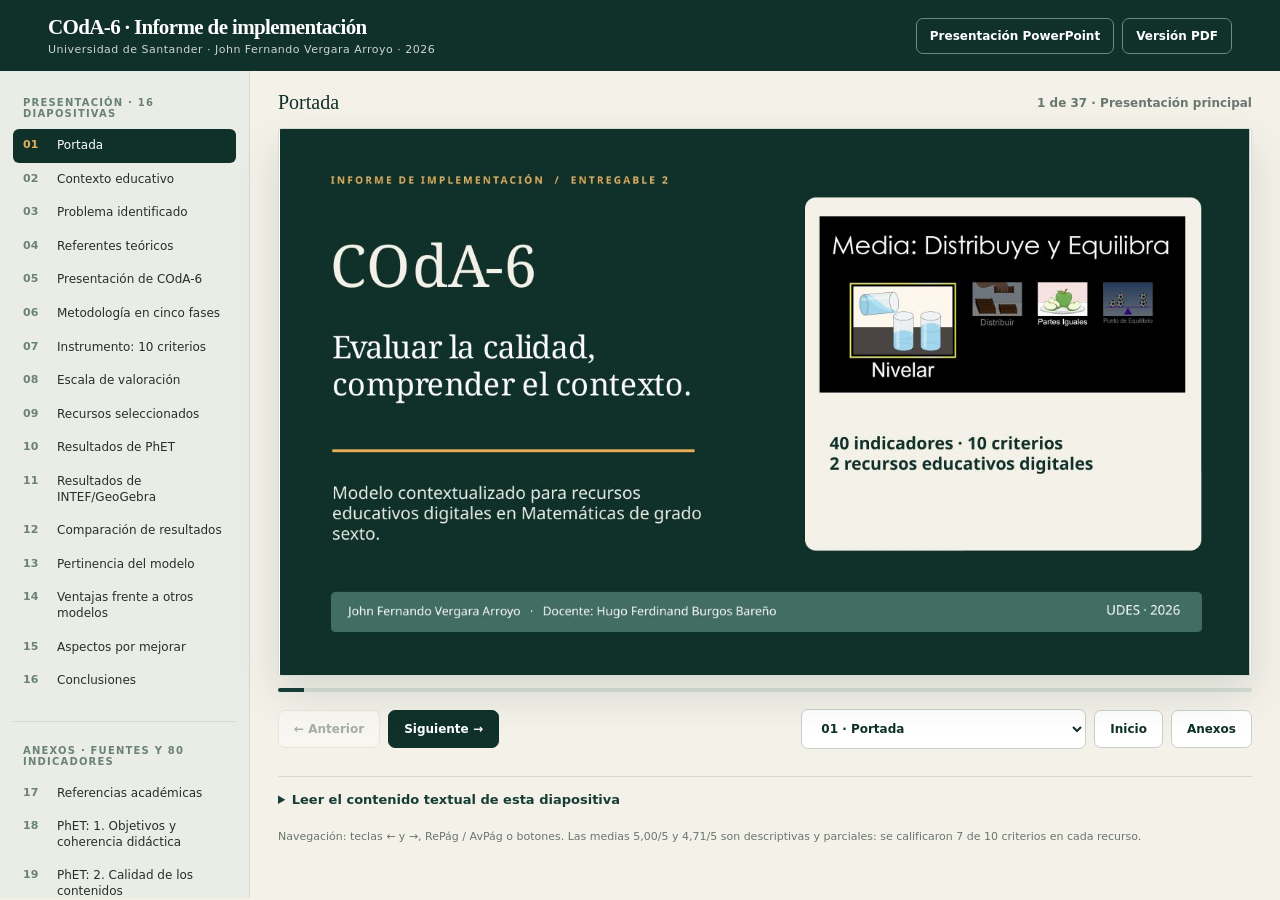
==== presentacion-coda6.html @ a46e2176 "Integrar presentacion COdA-6 aprobada con 37 diapositivas y anexos" ====
<!doctype html><html lang="es"><head><meta charset="UTF-8"><meta name="viewport" content="width=device-width,initial-scale=1"><meta name="author" content="John Fernando Vergara Arroyo"><meta name="description" content="Presentación académica COdA-6: implementación de un modelo rediseñado de evaluación de RED, con resultados de PhET e INTEF/GeoGebra."><title>COdA-6 · Informe de implementación · UDES</title><style>
:root{--forest:#173e36;--deep:#103129;--amber:#e8ad58;--paper:#f4f1e9;--ink:#262f2d;--mute:#687770;--line:#d6d9cf;--sage:#6a8179;--pale:#e9ede5}
*{box-sizing:border-box}
html{font-family:system-ui,-apple-system,'Segoe UI',Arial,sans-serif;background:var(--paper);color:var(--ink)}
body{margin:0;min-height:100vh}
button,select,a{font:inherit}
button:focus-visible,select:focus-visible,a:focus-visible,summary:focus-visible{outline:3px solid var(--amber);outline-offset:3px}
.header{display:flex;gap:18px;align-items:center;justify-content:space-between;padding:15px min(4vw,48px);background:var(--deep);color:white;flex-wrap:wrap}
.header strong{font:600 21px Georgia,serif;letter-spacing:-.03em}.header small{display:block;font-size:11px;color:#ccd6ce;margin-top:3px;letter-spacing:.045em}
.head-actions{display:flex;gap:8px;flex-wrap:wrap}
.head-actions a{text-decoration:none;color:white;border:1px solid #6d8b7b;padding:10px 13px;border-radius:7px;font-size:12px;font-weight:650}
.head-actions a:hover{background:#315448}
.shell{display:grid;grid-template-columns:250px minmax(0,1fr);min-height:calc(100vh - 73px)}
.aside{background:#e9ede5;border-right:1px solid var(--line);padding:20px 13px 32px;max-height:calc(100vh - 73px);overflow:auto;position:sticky;top:0}
.aside .sub{color:var(--sage);font-size:10px;letter-spacing:.12em;text-transform:uppercase;font-weight:800;padding:0 10px;margin:6px 0 10px}
.aside button{display:flex;text-align:left;gap:9px;width:100%;border:0;background:transparent;color:var(--ink);padding:9px 10px;border-radius:6px;font-size:12px;line-height:1.3;cursor:pointer}
.aside button .n{font-size:11px;color:var(--sage);font-weight:700;min-width:25px}.aside button.active{background:var(--deep);color:#fff}.aside button.active .n{color:var(--amber)}
.aside button:hover:not(.active){background:#d8e0d5}
.aside .annex{margin-top:23px;border-top:1px solid var(--line);padding-top:17px}
.stage{display:flex;flex-direction:column;align-items:center;padding:18px 28px 40px;min-width:0}
.toolbar{display:flex;align-items:center;justify-content:space-between;width:min(1180px,100%);gap:18px;margin:2px 0 14px;flex-wrap:wrap}
.section-title{font-family:Georgia,serif;font-size:20px;font-weight:500;color:var(--deep)}
.slide-index{font-size:12px;color:var(--mute);font-weight:650}
.frame{width:min(1180px,100%);background:white;aspect-ratio:16/9;box-shadow:0 18px 44px #173e3622;position:relative;overflow:hidden;border-radius:3px;border:1px solid #d4dbd0}
.frame img{display:block;width:100%;height:100%;object-fit:contain}
.frame .fallback{padding:30px;color:var(--ink)}
.progress{width:min(1180px,100%);height:4px;background:#d8ded5;margin-top:12px;overflow:hidden;border-radius:20px}.progress>div{height:100%;background:var(--forest);transition:width .12s}
.controls{display:flex;justify-content:space-between;gap:14px;align-items:center;width:min(1180px,100%);margin:17px 0}
.controls .group{display:flex;gap:8px;align-items:center;flex-wrap:wrap}
.controls button,.controls select{border:1px solid #c8d1c7;padding:11px 15px;background:white;border-radius:7px;color:var(--deep);cursor:pointer;font-size:12px;font-weight:700}
.controls button.primary{background:var(--deep);color:white;border-color:var(--deep)}
.controls button:hover:not(:disabled){border-color:var(--forest)}.controls button:disabled{opacity:.35;cursor:not-allowed}
.controls select{max-width:285px}
.transcript{width:min(1180px,100%);margin-top:10px;border-top:1px solid var(--line);color:var(--ink)}
.transcript summary{padding:15px 0;cursor:pointer;font-size:13px;font-weight:750;color:var(--forest)}
.transcript .text{white-space:pre-wrap;padding:8px 16px 18px;background:#fff;border:1px solid var(--line);border-radius:6px;font-size:13px;line-height:1.7;max-height:440px;overflow:auto}
.note{width:min(1180px,100%);font-size:11px;color:var(--mute);line-height:1.6;margin-top:6px}
.skip{position:absolute;top:-90px;left:8px;background:#fff;padding:10px;z-index:10}.skip:focus{top:8px}
@media(max-width:900px){.shell{display:block}.aside{position:static;max-height:175px;display:flex;flex-wrap:wrap;overflow:auto;padding:12px}.aside .sub,.aside .annex .sub{display:none}.aside .annex{display:contents}.aside button{width:auto;min-width:58px}.aside button span:not(.n){display:none}.stage{padding:14px 12px 26px}.header{padding:13px 15px}.controls{gap:8px}.controls select{max-width:150px}}
@media print{.header,.aside,.controls,.progress,.transcript,.note,.toolbar{display:none}.shell{display:block}.stage{padding:0}.frame{width:100%;border:0;box-shadow:none}body{background:white}}
</style></head><body>
<a href="#slide-frame" class="skip">Saltar a la presentación</a>
<header class="header"><div><strong>COdA-6 · Informe de implementación</strong><small>Universidad de Santander · John Fernando Vergara Arroyo · 2026</small></div><nav class="head-actions" aria-label="Archivos descargables"><a href="COdA6_Informe_Implementacion_UDES.pptx" download>Presentación PowerPoint</a><a href="COdA6_Informe_Implementacion_UDES.pdf" download>Versión PDF</a></nav></header>
<div class="shell"><aside class="aside" aria-label="Navegación por diapositivas"><div class="sub">Presentación · 16 diapositivas</div><div id="main-nav"></div><div class="annex" id="annex-section"><div class="sub">Anexos · fuentes y 80 indicadores</div><div id="annex-nav"></div></div></aside>
<main class="stage"><div class="toolbar"><div class="section-title" id="subtitle">Portada</div><div class="slide-index" id="page-number" aria-live="polite">1 de 37</div></div>
<div class="frame" id="slide-frame" tabindex="-1"><img id="slide-img" src="" alt="Diapositiva de la presentación COdA-6"></div>
<div class="progress" aria-hidden="true"><div id="progress-fill"></div></div>
<div class="controls"><div class="group"><button type="button" id="back">← Anterior</button><button type="button" id="next" class="primary">Siguiente →</button></div><div class="group"><select aria-label="Elegir diapositiva" id="slide-choice"></select><button type="button" id="jump-main">Inicio</button><button type="button" id="jump-annex">Anexos</button></div></div>
<details class="transcript"><summary>Leer el contenido textual de esta diapositiva</summary><div class="text" id="transcript-text"></div></details>
<p class="note">Navegación: teclas ← y →, RePág / AvPág o botones. Las medias 5,00/5 y 4,71/5 son descriptivas y parciales: se calificaron 7 de 10 criterios en cada recurso.</p>
</main></div><script>
const slides=[{"title": "Portada", "transcript": "INFORME DE IMPLEMENTACIÓN  /  ENTREGABLE 2\nCOdA-6\nEvaluar la calidad,\ncomprender el contexto.\nModelo contextualizado para recursos educativos digitales en Matemáticas de grado sexto.\n40 indicadores · 10 criterios\n2 recursos educativos digitales\nJohn Fernando Vergara Arroyo   ·   Docente: Hugo Ferdinand Burgos Bareño\nUDES · 2026", "src": "assets/coda6/diapositiva-01.jpg"}, {"title": "Contexto educativo", "transcript": "01 / CONTEXTO\nLa evaluación empieza en el aula.\nLas condiciones reales de enseñanza orientan el rediseño.\n6.º\nMatemáticas · Estadística\n20\ncomputadores con conectividad\nrecursos sobre media aritmética\nPregunta orientadora: ¿el recurso es matemáticamente adecuado, utilizable y pertinente para los estudiantes?", "src": "assets/coda6/diapositiva-02.jpg"}, {"title": "Problema identificado", "transcript": "02 / PROBLEMA\nUn modelo general no siempre basta.\nLa revisión inicial mostró aspectos que requieren indicadores más precisos.\n01\nEspecificidad matemática\nValorar interpretación de datos, representaciones y comprensión de la media.\n02\nEvidencia desigual\nDistinguir cumplimiento, incumplimiento y características no verificadas.\nCondiciones técnicas\nExaminar accesibilidad, uso e integración sin suponer resultados.\nLa finalidad del rediseño es orientar decisiones docentes, no producir una cifra aislada.", "src": "assets/coda6/diapositiva-03.jpg"}, {"title": "Referentes teóricos", "transcript": "03 / REFERENTES\nTres modelos, aportes complementarios.\nCOdA es la base de adaptación; LORI y UNE 71362 aportan perspectivas de contraste.\n01\nCOdA\n10 criterios: 5 didácticos y 5 tecnológicos. Equilibrio entre aprendizaje y funcionamiento.\n02\nLORI\n9 criterios: valoración general de calidad, alineación, retroalimentación y usabilidad.\n03\nUNE 71362\n15 criterios e indicadores detallados: calidad didáctica, tecnológica y accesibilidad.", "src": "assets/coda6/diapositiva-04.jpg"}, {"title": "Presentación de COdA-6", "transcript": "04 / PROPUESTA\nCOdA-6 conserva la estructura y adapta la mirada.\nUn mismo marco de calidad, con indicadores observables para grado sexto.\nDIMENSIÓN DIDÁCTICA\nObjetivos · contenidos\nReflexión · interacción\nMotivación\nDIMENSIÓN TECNOLÓGICA\nFormato · usabilidad\nAccesibilidad · reusabilidad\nInteroperabilidad\n40\nINDICADORES", "src": "assets/coda6/diapositiva-05.jpg"}, {"title": "Metodología en cinco fases", "transcript": "05 / METODOLOGÍA\nCinco fases, una trazabilidad.\nDel análisis del modelo de referencia a la interpretación crítica de los resultados.\n01\nRevisión\nCOdA original y resultados previos\n02\nContextualización\nIndicadores para sexto y Estadística\n03\nConstrucción\nMatriz y escala de valoración\n04\nAplicación\nPhET e INTEF/GeoGebra\n05\nInterpretación\nFortalezas, límites y mejoras", "src": "assets/coda6/diapositiva-06.jpg"}, {"title": "Instrumento: 10 criterios", "transcript": "06 / INSTRUMENTO\nDiez criterios, cuarenta decisiones observables.\nCada criterio tiene cuatro indicadores registrados con evidencia y valoración.\n01\nObjetivos y coherencia didáctica\n02\nCalidad de los contenidos\n03\nReflexión, crítica e innovación\n04\nInteractividad y adaptabilidad\n05\nMotivación\n06\nFormato y diseño\nUsabilidad\n08\nAccesibilidad\n09\nReusabilidad\n10\nInteroperabilidad\n20 indicadores didácticos   +   20 indicadores tecnológicos", "src": "assets/coda6/diapositiva-07.jpg"}, {"title": "Escala de valoración", "transcript": "07 / MÉTRICA\nLa puntuación debe poder explicarse.\nCuatro indicadores binarios por criterio; NV y NA se registran por separado.\n1\n0 de 4 cumplen\n2\n1 de 4 cumplen\n3\n2 de 4 cumplen\n4\n3 de 4 cumplen\n5\n4 de 4 cumplen\nNV · No verificado\nSin evidencia suficiente: no se asigna nota al criterio.\nNA · No aplica\nSolo para el criterio completo, con justificación.\nPuntuación = 1 + indicadores cumplidos (si los 4 fueron verificados).", "src": "assets/coda6/diapositiva-08.jpg"}, {"title": "Recursos seleccionados", "transcript": "08 / RECURSOS\nDos experiencias para estudiar la media.\nRepresentaciones complementarias de un mismo concepto estadístico.\nPhET · Media: Distribuye y Equilibra\nReparto equitativo, nivelación y equilibrio.\nINTEF / GeoGebra\nExplorando la media aritmética\nFrecuencias, barras y variación del promedio.", "src": "assets/coda6/diapositiva-09.jpg"}, {"title": "Resultados de PhET", "transcript": "09 / APLICACIÓN · RECURSO 1\nPhET: fortaleza didáctica documentada.\nSiete criterios puntuados y tres pendientes de pruebas técnicas.\n5,00/5\nMedia descriptiva parcial\n7 / 10\nCriterios puntuados\n3 sin nota (NV)\nLos valores no miden resultados de aprendizaje de estudiantes.", "src": "assets/coda6/diapositiva-10.jpg"}, {"title": "Resultados de INTEF/GeoGebra", "transcript": "10 / APLICACIÓN · RECURSO 2\nINTEF/GeoGebra: precisión y mediación docente.\nLa calidad matemática convive con limitaciones visuales y organizativas.\n4,71/5\nMedia descriptiva parcial\n7 / 10\nCriterios puntuados\n3 sin nota (NV)\nAspectos favorables\nPrecisión conceptual e interacción con frecuencias.\nAspecto a mejorar\nPosible solapamiento de controles.", "src": "assets/coda6/diapositiva-11.jpg"}, {"title": "Comparación de resultados", "transcript": "11 / RESULTADOS\nLa comparación es provisional, no concluyente.\nSolo se contrastan criterios puntuados en ambos RED; los técnicos pendientes no se imputan como cero.\n1. Objetivos\n5\n5\n2. Contenidos\n5\n5\n3. Reflexión\n5\n5\n4. Interacción\n5\n5\n5. Motivación\n5\n4\n6. Diseño\n5\n4\n9. Reusabilidad\n5\n5\nCOBERTURA\n7/10\nAmbos recursos\nPhET\nINTEF/GeoGebra\nNV: usabilidad, accesibilidad e interoperabilidad.", "src": "assets/coda6/diapositiva-12.jpg"}, {"title": "Pertinencia del modelo", "transcript": "12 / PREGUNTA UDES 1\n¿De qué manera permite evaluar adecuadamente?\nCOdA-6 articula indicador, prueba y decisión docente.\n01\nINDICADOR\nCondición concreta y contextualizada\n02\nEVIDENCIA\nObservación o fuente identificable\n03\nVALORACIÓN\n1, 0, NV o NA, según corresponda\n04\nDECISIÓN\nSeleccionar, complementar o verificar\nAporta trazabilidad; aún no prueba validez estadística ni eficacia sobre el aprendizaje.", "src": "assets/coda6/diapositiva-13.jpg"}, {"title": "Ventajas frente a otros modelos", "transcript": "13 / PREGUNTA UDES 2\n¿Qué ventajas ofrece frente a otros modelos?\nVentajas de contextualización y registro, no afirmaciones de superioridad validada.\nFrente a LORI\nCuatro indicadores verificables por criterio; justificación explícita.\nFrente a UNE 71362\nEstructura más delimitada para la revisión docente, con menor profundidad técnica.\nAporte propio\nDiferencia NV de incumplimiento; enfoca las representaciones estadísticas.\nEstas ventajas no equivalen a una mayor fiabilidad demostrada.", "src": "assets/coda6/diapositiva-14.jpg"}, {"title": "Aspectos por mejorar", "transcript": "14 / PREGUNTA UDES 3\n¿Qué debe mejorar el modelo rediseñado?\nLa aplicación revela límites técnicos, pedagógicos y comunicacionales.\n01\nTécnico\nProbar teclado, ampliación, lectores de pantalla, controles y dos navegadores.\n02\nPedagógico\nReducir el posible efecto techo y diferenciar propiedades del RED de mediación docente.\n03\nComunicacional\nAñadir ejemplos de evidencia, reglas claras para NV/NA y síntesis visual de resultados.", "src": "assets/coda6/diapositiva-15.jpg"}, {"title": "Conclusiones", "transcript": "15 / CIERRE Y PROYECCIÓN\nLa evaluación no termina en la puntuación.\n01\nCOdA-6 documenta fortalezas de ambos RED.\n02\nTres criterios técnicos siguen sin puntuación en cada recurso.\n03\nLas valoraciones altas sugieren revisar la capacidad discriminativa de la escala.\nReferencias completas y registros de los 80 indicadores: anexos de esta presentación.\nJohn Fernando Vergara Arroyo · Especialización en Aplicación de TIC para la Enseñanza", "src": "assets/coda6/diapositiva-16.jpg"}, {"title": "Referencias académicas", "transcript": "ANEXO / FUENTES\nReferencias académicas\nSelección bibliográfica que fundamenta el modelo y el análisis de resultados.\nAdame Rodríguez, S. I. (2015). Instrumento para evaluar recursos educativos digitales, LORI-AD. https://doi.org/10.13140/RG.2.1.4020.0164\nFernández-Pampillón Cesteros, A. M. (2017). Calidad de los materiales educativos digitales. Revista AENOR, (329), 44–47. https://revaenor.aenor.com/revista/pdf/sep17/44sep17.pdf\nFernández-Pampillón Cesteros, A. M., Domínguez Romero, E., & de Armas Ranero, I. (2012). Herramienta de evaluación de la calidad de objetos de aprendizaje (herramienta COdA): Guía para la producción y evaluación de materiales didácticos digitales (versión 1.1). Universidad Complutense de Madrid. https://eprints.ucm.es/12533/1/COdAv1_1_07jul2012.pdf\nPrieto Taborda, M. A., Bermón Angarita, L., & Ramírez Castañeda, L. A. (2019). Diseño, desarrollo y evaluación de un recurso educativo digital para la introducción a la Administración de Sistemas Informáticos. Revista Virtual Universidad Católica del Norte, (56), 31–51. https://revistavirtual.ucn.edu.co/index.php/RevistaUCN/article/view/1036\nTabares Morales, V., Duque Méndez, N. D., & Ovalle Carranza, D. A. (2017). Modelo por capas para evaluación de la calidad de objetos de aprendizaje en repositorios. Revista Electrónica de Investigación Educativa, 19(3), 33–50. https://doi.org/10.24320/redie.2017.19.3.1128", "src": "assets/coda6/diapositiva-17.jpg"}, {"title": "PhET: 1. Objetivos y coherencia didáctica", "transcript": "ANEXO / REGISTRO 1 · CRITERIO 1\n1. Objetivos y coherencia didáctica\nPhET: Media: Distribuye y Equilibra  ·  Valoración documental\nID\nINDICADOR CONTEXTUALIZADO\nREG.\nEVIDENCIA / OBSERVACIÓN\n1.1.\nEl recurso o su documentación oficial identifica objetivos de aprendizaje relacionados con la media aritmética.\n1\nObjetivos de media documentados en ficha y actividad docente [F5].\n1.2.\nLas actividades propuestas guardan correspondencia con los objetivos de aprendizaje declarados.\n1\nCuatro pantallas vinculadas con reparto y equilibrio [F1].\n1.3.\nLa complejidad de las actividades es adecuada para estudiantes de grado sexto o permite su adaptación a este nivel.\n1\nAdecuación curricular de sexto documentada en actividades [F5].\n1.4.\nEl recurso o su guía oficial proporciona orientaciones para desarrollar las actividades de acuerdo con los objetivos previstos.\n1\nGuía docente publicada con objetivos y orientaciones [F5].\nRESULTADO: 5/5     ·     Cumple: 4/4     ·     No cumple: 0/4     ·     NV: 0/4", "src": "assets/coda6/diapositiva-18.jpg"}, {"title": "PhET: 2. Calidad de los contenidos", "transcript": "ANEXO / REGISTRO 1 · CRITERIO 2\n2. Calidad de los contenidos\nPhET: Media: Distribuye y Equilibra  ·  Valoración documental\nID\nINDICADOR CONTEXTUALIZADO\nREG.\nEVIDENCIA / OBSERVACIÓN\n2.1.\nLos procedimientos y resultados relacionados con la media aritmética son matemáticamente correctos.\n1\nModelo técnico: medias enteras, fraccionarias y decimales [F1].\n2.2.\nLas representaciones de cantidades y conjuntos de datos corresponden correctamente con los valores utilizados.\n1\nConservación de sumas en ambas representaciones [F1].\n2.3.\nLos conceptos y términos matemáticos se presentan mediante un lenguaje comprensible para estudiantes de grado sexto.\n1\nEjemplos concretos y versión en español [F2, F6].\n2.4.\nLa información se organiza de manera coherente y permite reconocer las ideas matemáticas fundamentales.\n1\nSecuencia conceptual en cuatro escenarios [F1].\nRESULTADO: 5/5     ·     Cumple: 4/4     ·     No cumple: 0/4     ·     NV: 0/4", "src": "assets/coda6/diapositiva-19.jpg"}, {"title": "PhET: 3. Reflexión, crítica e innovación", "transcript": "ANEXO / REGISTRO 1 · CRITERIO 3\n3. Reflexión, crítica e innovación\nPhET: Media: Distribuye y Equilibra  ·  Valoración documental\nID\nINDICADOR CONTEXTUALIZADO\nREG.\nEVIDENCIA / OBSERVACIÓN\n3.1.\nLas actividades permiten formular predicciones antes de observar o calcular resultados.\n1\nOpciones para predecir la media y el equilibrio [F2].\n3.2.\nEl recurso permite comparar diferentes conjuntos de datos o situaciones matemáticas.\n1\nValores y conjuntos de datos modificables [F1].\n3.3.\nLas actividades o la guía oficial promueven la explicación de los cambios que experimenta la media aritmética cuando se modifican los datos.\n1\nActividad docente solicita explicar predicciones [F5].\n3.4.\nEl recurso ofrece oportunidades para explorar procedimientos alternativos, formular conjeturas o comprobar relaciones matemáticas.\n1\nPermite formular y contrastar hipótesis de reparto [F1].\nRESULTADO: 5/5     ·     Cumple: 4/4     ·     No cumple: 0/4     ·     NV: 0/4", "src": "assets/coda6/diapositiva-20.jpg"}, {"title": "PhET: 4. Interactividad y adaptabilidad", "transcript": "ANEXO / REGISTRO 1 · CRITERIO 4\n4. Interactividad y adaptabilidad\nPhET: Media: Distribuye y Equilibra  ·  Valoración documental\nID\nINDICADOR CONTEXTUALIZADO\nREG.\nEVIDENCIA / OBSERVACIÓN\n4.1.\nEl estudiante puede modificar cantidades, valores o elementos que intervienen en las actividades.\n1\nPuede modificar agua, chocolates, manzanas y balones [F1].\n4.2.\nLas modificaciones realizadas generan respuestas o representaciones observables que permiten contrastar los resultados.\n1\nLas representaciones se actualizan según los datos [F1].\n4.3.\nEl recurso ofrece diferentes situaciones, configuraciones o actividades que pueden seleccionarse según las necesidades de aprendizaje.\n1\nOfrece cuatro escenarios seleccionables [F1, F2].\n4.4.\nEl estudiante puede controlar el ritmo de exploración y repetir las experiencias para comprobar sus hipótesis.\n1\nRepetición y reinicio previstos en la interfaz [F2].\nRESULTADO: 5/5     ·     Cumple: 4/4     ·     No cumple: 0/4     ·     NV: 0/4", "src": "assets/coda6/diapositiva-21.jpg"}, {"title": "PhET: 5. Motivación", "transcript": "ANEXO / REGISTRO 1 · CRITERIO 5\n5. Motivación\nPhET: Media: Distribuye y Equilibra  ·  Valoración documental\nID\nINDICADOR CONTEXTUALIZADO\nREG.\nEVIDENCIA / OBSERVACIÓN\n5.1.\nLas actividades incorporan situaciones o representaciones relacionadas con experiencias comprensibles para los estudiantes.\n1\nEscenarios cercanos: agua, alimentos y fútbol [F1].\n5.2.\nEl recurso plantea retos, preguntas o situaciones que invitan a explorar los conceptos matemáticos.\n1\nPreguntas de promedio y predicción integradas [F2].\n5.3.\nLos elementos visuales e interactivos contribuyen a mantener la atención en las actividades de aprendizaje.\n1\nRetroalimentación visual pertinente; motivación potencial [F1, F6].\n5.4.\nLa organización de las experiencias permite avanzar mediante tareas alcanzables y reconocer los resultados de las acciones realizadas.\n1\nAcciones sencillas y resultados visibles por escenario [F1].\nRESULTADO: 5/5     ·     Cumple: 4/4     ·     No cumple: 0/4     ·     NV: 0/4", "src": "assets/coda6/diapositiva-22.jpg"}, {"title": "PhET: 6. Formato y diseño", "transcript": "ANEXO / REGISTRO 1 · CRITERIO 6\n6. Formato y diseño\nPhET: Media: Distribuye y Equilibra  ·  Valoración documental\nID\nINDICADOR CONTEXTUALIZADO\nREG.\nEVIDENCIA / OBSERVACIÓN\n6.1.\nLos textos, números y símbolos matemáticos son legibles en las condiciones de visualización utilizadas para la evaluación.\n1\nTextos y cifras legibles en capturas consultadas [F6].\n6.2.\nLas gráficas, escalas, etiquetas y controles presentan una distribución visual que facilita su identificación.\n1\nControles, etiquetas y paneles bien diferenciados [F6].\n6.3.\nEl diseño mantiene una organización coherente de colores, tamaños y elementos de navegación.\n1\nBarra de navegación y controles coherentes [F2, F6].\n6.4.\nLas imágenes, animaciones y demás elementos multimedia contribuyen a la comprensión sin introducir distracciones innecesarias.\n1\nRepresentaciones vinculadas al contenido; sin distracciones visibles [F6].\nRESULTADO: 5/5     ·     Cumple: 4/4     ·     No cumple: 0/4     ·     NV: 0/4", "src": "assets/coda6/diapositiva-23.jpg"}, {"title": "PhET: 7. Usabilidad", "transcript": "ANEXO / REGISTRO 1 · CRITERIO 7\n7. Usabilidad\nPhET: Media: Distribuye y Equilibra  ·  Valoración documental\nID\nINDICADOR CONTEXTUALIZADO\nREG.\nEVIDENCIA / OBSERVACIÓN\n7.1.\nEl usuario puede identificar cómo iniciar las actividades sin instrucciones externas complejas.\n1\nPantalla inicial con cuatro entornos identificables [F2].\n7.2.\nLos controles presentan un funcionamiento comprensible y predecible durante la interacción.\n1\nAcciones y respuestas descritas en modelo e interfaz [F1, F2].\n7.3.\nEl recurso permite repetir o reiniciar las actividades mediante procedimientos claros y funcionales.\n1\nSe documenta «Reset All» para reiniciar [F2].\n7.4.\nLos botones, enlaces y controles necesarios para desarrollar las actividades funcionan correctamente durante las pruebas realizadas.\nNV\nSin prueba directa de funcionamiento de botones y enlaces.\nRESULTADO: NV · criterio sin puntuación     ·     Cumple: 3/4     ·     No cumple: 0/4     ·     NV: 1/4", "src": "assets/coda6/diapositiva-24.jpg"}, {"title": "PhET: 8. Accesibilidad", "transcript": "ANEXO / REGISTRO 1 · CRITERIO 8\n8. Accesibilidad\nPhET: Media: Distribuye y Equilibra  ·  Valoración documental\nID\nINDICADOR CONTEXTUALIZADO\nREG.\nEVIDENCIA / OBSERVACIÓN\n8.1.\nLas funciones esenciales del recurso pueden utilizarse mediante el teclado, sin depender exclusivamente del ratón.\n1\nSe documentan entrada alternativa y atajos [F2, F3].\n8.2.\nLos contenidos mantienen su legibilidad cuando se amplía la visualización y presentan contraste suficiente entre sus elementos.\nNV\nPan y zoom declarados; faltan prueba de legibilidad y contraste.\n8.3.\nLa información matemática no depende exclusivamente del color para comunicar diferencias o resultados.\n1\nValores representados por números, posiciones y cantidades [F1, F6].\n8.4.\nLos elementos visuales esenciales cuentan con alternativas textuales o información equivalente utilizable mediante tecnologías de apoyo.\nNV\nHay descripciones accesibles, pero falta prueba completa con lector [F3].\nRESULTADO: NV · criterio sin puntuación     ·     Cumple: 2/4     ·     No cumple: 0/4     ·     NV: 2/4", "src": "assets/coda6/diapositiva-25.jpg"}, {"title": "PhET: 9. Reusabilidad", "transcript": "ANEXO / REGISTRO 1 · CRITERIO 9\n9. Reusabilidad\nPhET: Media: Distribuye y Equilibra  ·  Valoración documental\nID\nINDICADOR CONTEXTUALIZADO\nREG.\nEVIDENCIA / OBSERVACIÓN\n9.1.\nEl recurso puede utilizarse como una actividad autónoma dentro de una secuencia de aprendizaje.\n1\nPantallas utilizables de manera autónoma [F1, F2].\n9.2.\nEl recurso permite su aprovechamiento en diferentes modalidades de enseñanza, como actividades presenciales, virtuales o de refuerzo.\n1\nUso educativo no comercial permitido; recursos web [F4].\n9.3.\nLas actividades pueden reutilizarse con diferentes conjuntos de datos, situaciones o propósitos relacionados con el aprendizaje matemático.\n1\nPermite cambiar datos y reutilizar escenarios [F1].\n9.4.\nEl recurso presenta información sobre sus condiciones de uso o licenciamiento que permite determinar las posibilidades de reutilización.\n1\nCondiciones y atribución de uso publicadas por PhET [F4].\nRESULTADO: 5/5     ·     Cumple: 4/4     ·     No cumple: 0/4     ·     NV: 0/4", "src": "assets/coda6/diapositiva-26.jpg"}, {"title": "PhET: 10. Interoperabilidad", "transcript": "ANEXO / REGISTRO 1 · CRITERIO 10\n10. Interoperabilidad\nPhET: Media: Distribuye y Equilibra  ·  Valoración documental\nID\nINDICADOR CONTEXTUALIZADO\nREG.\nEVIDENCIA / OBSERVACIÓN\n10.1.\nEl recurso utiliza formatos tecnológicos de uso generalizado y no depende de complementos propietarios difíciles de obtener.\n1\nSimulación HTML5 de uso web generalizado [F7].\n10.2.\nEl recurso funciona correctamente en al menos dos navegadores web de uso común, bajo condiciones de prueba documentadas.\nNV\nNo se efectuó una prueba en dos navegadores distintos.\n10.3.\nEl recurso puede incorporarse a un entorno virtual de aprendizaje mediante un enlace funcional o un mecanismo de integración autorizado.\n1\nPhET dispone de enlace e instrucciones para incrustar [F4].\n10.4.\nEl recurso dispone de información técnica, metadatos o mecanismos de intercambio que facilitan su identificación y utilización en otros entornos digitales.\n1\nCódigo y documentación técnica disponibles [F1, F7].\nRESULTADO: NV · criterio sin puntuación     ·     Cumple: 3/4     ·     No cumple: 0/4     ·     NV: 1/4", "src": "assets/coda6/diapositiva-27.jpg"}, {"title": "INTEF/GeoGebra: 1. Objetivos y coherencia didáctica", "transcript": "ANEXO / REGISTRO 2 · CRITERIO 1\n1. Objetivos y coherencia didáctica\nINTEF/GeoGebra: Explorando la media aritmética  ·  Valoración documental\nID\nINDICADOR CONTEXTUALIZADO\nREG.\nEVIDENCIA / OBSERVACIÓN\n1.1.\nEl recurso o su documentación oficial identifica objetivos de aprendizaje relacionados con la media aritmética.\n1\nLa guía identifica la exploración de la media y la relación con las frecuencias [I1, I2].\n1.2.\nLas actividades propuestas guardan correspondencia con los objetivos de aprendizaje declarados.\n1\nManipular frecuencias y mostrar la media corresponde a lo descrito en la guía [I1, I3].\n1.3.\nLa complejidad de las actividades es adecuada para estudiantes de grado sexto o permite su adaptación a este nivel.\n1\nINTEF lo dirige a 6.º de Primaria y contempla también 5.º; es adaptable [I1].\n1.4.\nEl recurso o su guía oficial proporciona orientaciones para desarrollar las actividades de acuerdo con los objetivos previstos.\n1\nLa página «Propuestas de uso» orienta la exposición, debate y exploración [I2].\nRESULTADO: 5/5     ·     Cumple: 4/4     ·     No cumple: 0/4     ·     NV: 0/4", "src": "assets/coda6/diapositiva-28.jpg"}, {"title": "INTEF/GeoGebra: 2. Calidad de los contenidos", "transcript": "ANEXO / REGISTRO 2 · CRITERIO 2\n2. Calidad de los contenidos\nINTEF/GeoGebra: Explorando la media aritmética  ·  Valoración documental\nID\nINDICADOR CONTEXTUALIZADO\nREG.\nEVIDENCIA / OBSERVACIÓN\n2.1.\nLos procedimientos y resultados relacionados con la media aritmética son matemáticamente correctos.\n1\nEn la captura registrada: (9×1 + 10×4 + 11×9 + 12×16 + 13×11 + 14×8 + 15×1) / 50 = 12,2 [I7].\n2.2.\nLas representaciones de cantidades y conjuntos de datos corresponden correctamente con los valores utilizados.\n1\nLas alturas y etiquetas 1, 4, 9, 16, 11, 8, 1 coinciden con el gráfico [I7].\n2.3.\nLos conceptos y términos matemáticos se presentan mediante un lenguaje comprensible para estudiantes de grado sexto.\n1\nSe identifican «edad», «cantidad de niños», «frecuencias» y «media» [I3, I7].\n2.4.\nLa información se organiza de manera coherente y permite reconocer las ideas matemáticas fundamentales.\n1\nGráfico, ejes, casillas y lectura del promedio organizan la información [I1, I7].\nRESULTADO: 5/5     ·     Cumple: 4/4     ·     No cumple: 0/4     ·     NV: 0/4", "src": "assets/coda6/diapositiva-29.jpg"}, {"title": "INTEF/GeoGebra: 3. Reflexión, crítica e innovación", "transcript": "ANEXO / REGISTRO 2 · CRITERIO 3\n3. Reflexión, crítica e innovación\nINTEF/GeoGebra: Explorando la media aritmética  ·  Valoración documental\nID\nINDICADOR CONTEXTUALIZADO\nREG.\nEVIDENCIA / OBSERVACIÓN\n3.1.\nLas actividades permiten formular predicciones antes de observar o calcular resultados.\n1\nPuede ocultarse «Ver valor de la media» para anticiparlo antes de revelarlo [I3, I7].\n3.2.\nEl recurso permite comparar diferentes conjuntos de datos o situaciones matemáticas.\n1\nMover los puntos de frecuencia produce distintas distribuciones comparables [I3].\n3.3.\nLas actividades o la guía oficial promueven la explicación de los cambios que experimenta la media aritmética cuando se modifican los datos.\n1\nLa guía propone explicar cómo cambian los promedios al modificar datos [I2].\n3.4.\nEl recurso ofrece oportunidades para explorar procedimientos alternativos, formular conjeturas o comprobar relaciones matemáticas.\n1\nLa guía propone conjeturas y pequeñas investigaciones con diferentes frecuencias [I2].\nRESULTADO: 5/5     ·     Cumple: 4/4     ·     No cumple: 0/4     ·     NV: 0/4", "src": "assets/coda6/diapositiva-30.jpg"}, {"title": "INTEF/GeoGebra: 4. Interactividad y adaptabilidad", "transcript": "ANEXO / REGISTRO 2 · CRITERIO 4\n4. Interactividad y adaptabilidad\nINTEF/GeoGebra: Explorando la media aritmética  ·  Valoración documental\nID\nINDICADOR CONTEXTUALIZADO\nREG.\nEVIDENCIA / OBSERVACIÓN\n4.1.\nEl estudiante puede modificar cantidades, valores o elementos que intervienen en las actividades.\n1\nLos puntos rojos modifican las frecuencias absolutas de las barras [I3, I7].\n4.2.\nLas modificaciones realizadas generan respuestas o representaciones observables que permiten contrastar los resultados.\n1\nLos datos modificados alteran las barras y el valor de la media [I1, I2].\n4.3.\nEl recurso ofrece diferentes situaciones, configuraciones o actividades que pueden seleccionarse según las necesidades de aprendizaje.\n1\nLas configuraciones de frecuencias se eligen manipulando los controles [I3].\n4.4.\nEl estudiante puede controlar el ritmo de exploración y repetir las experiencias para comprobar sus hipótesis.\n1\nEl estudiante puede experimentar con controles y repetir configuraciones [I3, I7].\nRESULTADO: 5/5     ·     Cumple: 4/4     ·     No cumple: 0/4     ·     NV: 0/4", "src": "assets/coda6/diapositiva-31.jpg"}, {"title": "INTEF/GeoGebra: 5. Motivación", "transcript": "ANEXO / REGISTRO 2 · CRITERIO 5\n5. Motivación\nINTEF/GeoGebra: Explorando la media aritmética  ·  Valoración documental\nID\nINDICADOR CONTEXTUALIZADO\nREG.\nEVIDENCIA / OBSERVACIÓN\n5.1.\nLas actividades incorporan situaciones o representaciones relacionadas con experiencias comprensibles para los estudiantes.\n1\nEl contexto de edades de estudiantes resulta cercano a sexto grado [I1, I7].\n5.2.\nEl recurso plantea retos, preguntas o situaciones que invitan a explorar los conceptos matemáticos.\n1\nLa guía docente plantea preguntas abiertas para investigar el promedio [I2].\n5.3.\nLos elementos visuales e interactivos contribuyen a mantener la atención en las actividades de aprendizaje.\n1\nLa respuesta gráfica inmediata favorece la atención matemática potencial [I1, I7].\n5.4.\nLa organización de las experiencias permite avanzar mediante tareas alcanzables y reconocer los resultados de las acciones realizadas.\n0\nEl applet no organiza una secuencia de tareas progresivas con metas o hitos; la guía propone preguntas externas [I2, I3].\nRESULTADO: 4/5     ·     Cumple: 3/4     ·     No cumple: 1/4     ·     NV: 0/4", "src": "assets/coda6/diapositiva-32.jpg"}, {"title": "INTEF/GeoGebra: 6. Formato y diseño", "transcript": "ANEXO / REGISTRO 2 · CRITERIO 6\n6. Formato y diseño\nINTEF/GeoGebra: Explorando la media aritmética  ·  Valoración documental\nID\nINDICADOR CONTEXTUALIZADO\nREG.\nEVIDENCIA / OBSERVACIÓN\n6.1.\nLos textos, números y símbolos matemáticos son legibles en las condiciones de visualización utilizadas para la evaluación.\n1\nNúmeros, ejes y lectura de la media se distinguen en las capturas conservadas [I7].\n6.2.\nLas gráficas, escalas, etiquetas y controles presentan una distribución visual que facilita su identificación.\n0\nINTEF advierte que el gráfico puede crecer y solaparse con el texto de los controles [I4].\n6.3.\nEl diseño mantiene una organización coherente de colores, tamaños y elementos de navegación.\n1\nBarras, puntos de control y marcador de la media mantienen códigos visuales coherentes [I7].\n6.4.\nLas imágenes, animaciones y demás elementos multimedia contribuyen a la comprensión sin introducir distracciones innecesarias.\n1\nEl gráfico interactivo centra la atención en barras, frecuencias y media [I7].\nRESULTADO: 4/5     ·     Cumple: 3/4     ·     No cumple: 1/4     ·     NV: 0/4", "src": "assets/coda6/diapositiva-33.jpg"}, {"title": "INTEF/GeoGebra: 7. Usabilidad", "transcript": "ANEXO / REGISTRO 2 · CRITERIO 7\n7. Usabilidad\nINTEF/GeoGebra: Explorando la media aritmética  ·  Valoración documental\nID\nINDICADOR CONTEXTUALIZADO\nREG.\nEVIDENCIA / OBSERVACIÓN\n7.1.\nEl usuario puede identificar cómo iniciar las actividades sin instrucciones externas complejas.\n1\nEl applet muestra las opciones de «Ver frecuencias», «Ver controles» y «Ver valor de la media» [I3, I7].\n7.2.\nLos controles presentan un funcionamiento comprensible y predecible durante la interacción.\n1\nLas instrucciones de GeoGebra explican el efecto de cada casilla y punto rojo [I3].\n7.3.\nEl recurso permite repetir o reiniciar las actividades mediante procedimientos claros y funcionales.\nNV\nSe aprecia un icono de reinicio, pero no hay prueba funcional de restauración de estados [I7].\n7.4.\nLos botones, enlaces y controles necesarios para desarrollar las actividades funcionan correctamente durante las pruebas realizadas.\nNV\nNo se realizó una prueba en vivo de todos los botones, enlaces y controles del applet.\nRESULTADO: NV · criterio sin puntuación     ·     Cumple: 2/4     ·     No cumple: 0/4     ·     NV: 2/4", "src": "assets/coda6/diapositiva-34.jpg"}, {"title": "INTEF/GeoGebra: 8. Accesibilidad", "transcript": "ANEXO / REGISTRO 2 · CRITERIO 8\n8. Accesibilidad\nINTEF/GeoGebra: Explorando la media aritmética  ·  Valoración documental\nID\nINDICADOR CONTEXTUALIZADO\nREG.\nEVIDENCIA / OBSERVACIÓN\n8.1.\nLas funciones esenciales del recurso pueden utilizarse mediante el teclado, sin depender exclusivamente del ratón.\nNV\nNo existe una verificación documentada de control completo por teclado en este applet.\n8.2.\nLos contenidos mantienen su legibilidad cuando se amplía la visualización y presentan contraste suficiente entre sus elementos.\nNV\nLa captura es legible, pero no se probó ampliación ni contraste; INTEF documenta posible solapamiento [I4, I7].\n8.3.\nLa información matemática no depende exclusivamente del color para comunicar diferencias o resultados.\n1\nBarras, posición, etiquetas de ejes y valores numéricos transmiten información además del color [I7].\n8.4.\nLos elementos visuales esenciales cuentan con alternativas textuales o información equivalente utilizable mediante tecnologías de apoyo.\nNV\nNo se verificó alternativa textual del gráfico mediante lector de pantalla u otra tecnología de apoyo.\nRESULTADO: NV · criterio sin puntuación     ·     Cumple: 1/4     ·     No cumple: 0/4     ·     NV: 3/4", "src": "assets/coda6/diapositiva-35.jpg"}, {"title": "INTEF/GeoGebra: 9. Reusabilidad", "transcript": "ANEXO / REGISTRO 2 · CRITERIO 9\n9. Reusabilidad\nINTEF/GeoGebra: Explorando la media aritmética  ·  Valoración documental\nID\nINDICADOR CONTEXTUALIZADO\nREG.\nEVIDENCIA / OBSERVACIÓN\n9.1.\nEl recurso puede utilizarse como una actividad autónoma dentro de una secuencia de aprendizaje.\n1\nEl applet permite explorar la media como recurso autónomo con guía de uso [I2, I3].\n9.2.\nEl recurso permite su aprovechamiento en diferentes modalidades de enseñanza, como actividades presenciales, virtuales o de refuerzo.\n1\nINTEF prevé uso presencial, virtual o híbrido de estos materiales [I6].\n9.3.\nLas actividades pueden reutilizarse con diferentes conjuntos de datos, situaciones o propósitos relacionados con el aprendizaje matemático.\n1\nLas frecuencias configurables permiten reutilizarlo con distintos conjuntos [I2, I3].\n9.4.\nEl recurso presenta información sobre sus condiciones de uso o licenciamiento que permite determinar las posibilidades de reutilización.\n1\nLa guía INTEF declara CC BY-SA 4.0; la licencia del applet original debe comprobarse antes de redistribuirlo [I5, I6].\nRESULTADO: 5/5     ·     Cumple: 4/4     ·     No cumple: 0/4     ·     NV: 0/4", "src": "assets/coda6/diapositiva-36.jpg"}, {"title": "INTEF/GeoGebra: 10. Interoperabilidad", "transcript": "ANEXO / REGISTRO 2 · CRITERIO 10\n10. Interoperabilidad\nINTEF/GeoGebra: Explorando la media aritmética  ·  Valoración documental\nID\nINDICADOR CONTEXTUALIZADO\nREG.\nEVIDENCIA / OBSERVACIÓN\n10.1.\nEl recurso utiliza formatos tecnológicos de uso generalizado y no depende de complementos propietarios difíciles de obtener.\n1\nEl recurso está publicado como página web con applet de GeoGebra y guía eXeLearning [I3, I5].\n10.2.\nEl recurso funciona correctamente en al menos dos navegadores web de uso común, bajo condiciones de prueba documentadas.\nNV\nNo se documentó prueba funcional en dos navegadores, con versiones y condiciones registradas.\n10.3.\nEl recurso puede incorporarse a un entorno virtual de aprendizaje mediante un enlace funcional o un mecanismo de integración autorizado.\n1\nINTEF ofrece acceso directo al applet original mediante enlace web [I8, I3].\n10.4.\nEl recurso dispone de información técnica, metadatos o mecanismos de intercambio que facilitan su identificación y utilización en otros entornos digitales.\n1\nLa guía identifica autoría, contenido, nivel y descarga de archivo fuente .elp [I1, I5].\nRESULTADO: NV · criterio sin puntuación     ·     Cumple: 3/4     ·     No cumple: 0/4     ·     NV: 1/4", "src": "assets/coda6/diapositiva-37.jpg"}];
let current=0;
const frame=document.querySelector('#slide-frame');
const image=document.querySelector('#slide-img');
const sub=document.querySelector('#subtitle');
const number=document.querySelector('#page-number');
const progress=document.querySelector('#progress-fill');
const textual=document.querySelector('#transcript-text');
const chooser=document.querySelector('#slide-choice');
const buttons=Array.from(document.querySelectorAll('[data-goto]'));
const mainNav=document.querySelector('#main-nav');
const annexNav=document.querySelector('#annex-nav');
slides.forEach((s,i)=>{
 let opt=document.createElement('option');opt.value=i;opt.textContent=`${String(i+1).padStart(2,'0')} · ${s.title}`;chooser.append(opt);
 let btn=document.createElement('button');btn.type='button';btn.dataset.goto=i;
 btn.innerHTML=`<span class="n">${String(i+1).padStart(2,'0')}</span><span>${escapeHtml(s.title)}</span>`;
 btn.addEventListener('click',()=>go(i));(i<16?mainNav:annexNav).append(btn);
});
function escapeHtml(t){return t.replaceAll('&','&amp;').replaceAll('<','&lt;').replaceAll('>','&gt;').replaceAll('"','&quot;')}
function go(n,replace=false){
 current=Math.max(0,Math.min(slides.length-1,Number(n)||0));let s=slides[current];
 image.src=s.src;image.alt=`Diapositiva ${current+1}: ${s.title}. El texto completo está disponible en el desplegable de transcripción.`;
 sub.textContent=s.title;number.textContent=`${current+1} de ${slides.length} · ${current<16?'Presentación principal':'Anexos'}`;
 progress.style.width=`${((current+1)/slides.length)*100}%`;
 textual.textContent=s.transcript;chooser.value=String(current);
 document.querySelectorAll('[data-goto]').forEach(b=>{b.classList.toggle('active',Number(b.dataset.goto)===current);b.setAttribute('aria-current',Number(b.dataset.goto)===current?'step':'false')});
 document.querySelector('#back').disabled=current===0;
 document.querySelector('#next').disabled=current===slides.length-1;
 if(location.hash!=='#s'+(current+1))history.replaceState(null,'','#s'+(current+1));
}
document.querySelector('#back').addEventListener('click',()=>go(current-1));
document.querySelector('#next').addEventListener('click',()=>go(current+1));
document.querySelector('#jump-main').addEventListener('click',()=>go(0));
document.querySelector('#jump-annex').addEventListener('click',()=>go(16));
chooser.addEventListener('change',()=>go(chooser.value));
window.addEventListener('keydown',e=>{if(e.ctrlKey||e.metaKey||e.altKey)return;let tag=document.activeElement?.tagName;if(['INPUT','SELECT','TEXTAREA'].includes(tag))return;if(e.key==='ArrowRight'||e.key==='PageDown'){e.preventDefault();go(current+1)}if(e.key==='ArrowLeft'||e.key==='PageUp'){e.preventDefault();go(current-1)}if(e.key==='Home'){e.preventDefault();go(0)}if(e.key==='End'){e.preventDefault();go(slides.length-1)}});
window.addEventListener('hashchange',()=>{let m=location.hash.match(/^#s(\d+)$/);if(m)go(Number(m[1])-1)});
let m=location.hash.match(/^#s(\d+)$/);go(m?Number(m[1])-1:0);
</script></body></html>
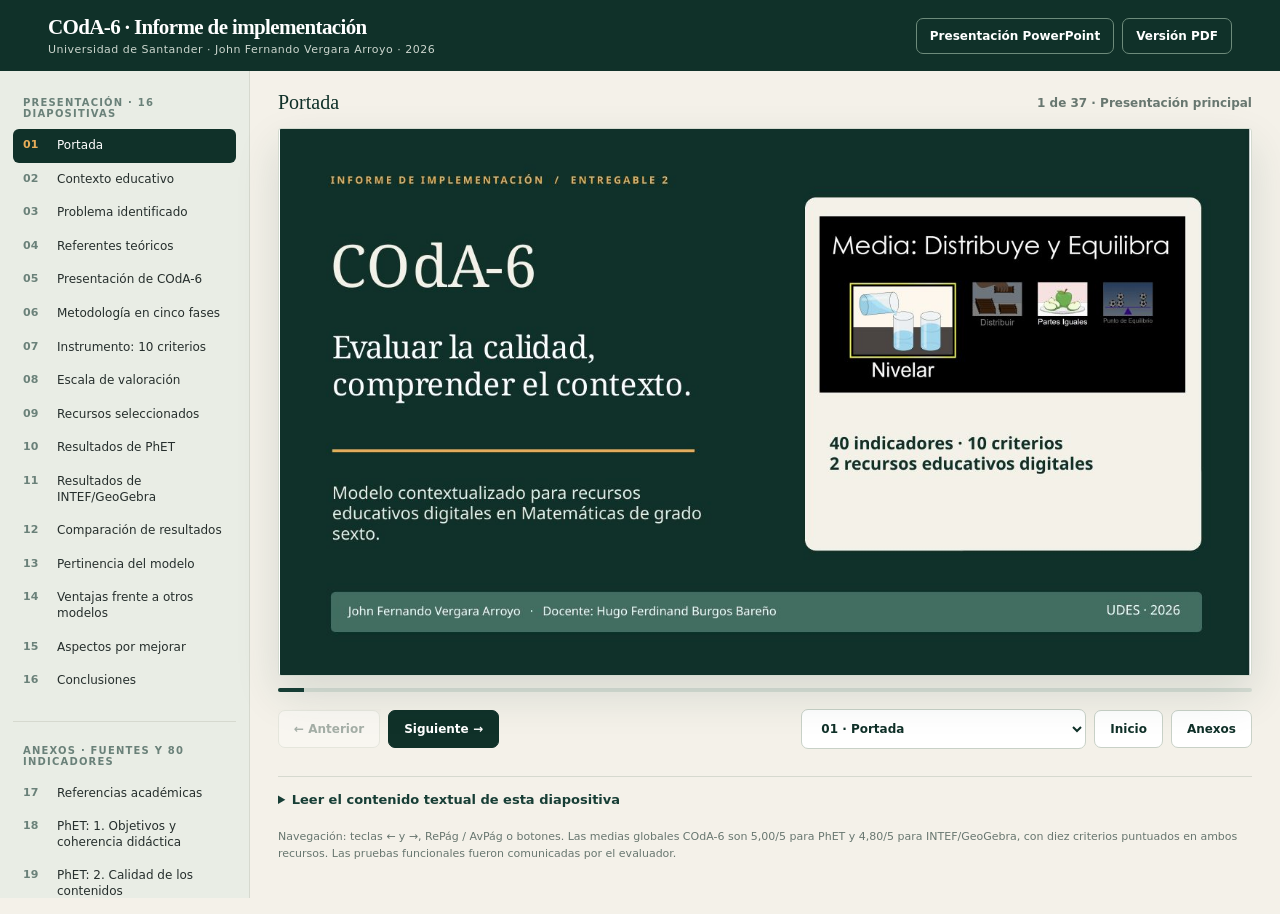
==== commit ab94055e: "Actualizar las diapositivas y matrices COdA-6 con cobertura 100 % y resultados finales" ====
--- a/presentacion-coda6.html
+++ b/presentacion-coda6.html
@@ -38,6 +38,37 @@
 .skip{position:absolute;top:-90px;left:8px;background:#fff;padding:10px;z-index:10}.skip:focus{top:8px}
 @media(max-width:900px){.shell{display:block}.aside{position:static;max-height:175px;display:flex;flex-wrap:wrap;overflow:auto;padding:12px}.aside .sub,.aside .annex .sub{display:none}.aside .annex{display:contents}.aside button{width:auto;min-width:58px}.aside button span:not(.n){display:none}.stage{padding:14px 12px 26px}.header{padding:13px 15px}.controls{gap:8px}.controls select{max-width:150px}}
 @media print{.header,.aside,.controls,.progress,.transcript,.note,.toolbar{display:none}.shell{display:block}.stage{padding:0}.frame{width:100%;border:0;box-shadow:none}body{background:white}}
+
+/* Diapositivas HTML actualizadas: conserva la paleta y disposición académica de la presentación */
+.live-slide{position:absolute;inset:0;background:#103129;color:#f4f1e9;padding:3.4% 4%;display:flex;flex-direction:column;gap:2.2%;overflow:hidden;font-family:Arial,system-ui,sans-serif}
+.live-slide .live-kicker{font-size:clamp(8px,1.05vw,13px);font-weight:800;letter-spacing:.16em;color:#e8ad58;text-transform:uppercase}
+.live-slide h2{font:normal clamp(21px,3vw,40px)/1.08 Georgia,serif;letter-spacing:-.03em;margin:0;max-width:95%;color:#f4f1e9}
+.live-slide p{margin:0;line-height:1.45;color:#dce5dc;font-size:clamp(10px,1.35vw,17px)}
+.live-slide .live-rule{height:3px;background:#e8ad58;width:34%;flex:none}
+.live-slide .live-big{font:normal clamp(47px,7.3vw,92px)/1 Georgia,serif;color:#f4f1e9}
+.live-slide .live-cards{display:grid;grid-template-columns:1fr 1fr;gap:3%;flex:1;min-height:0}
+.live-slide .live-card{background:#e9ede5;border-radius:9px;padding:4%;color:#103129;display:flex;flex-direction:column;justify-content:center;gap:9px}
+.live-slide .live-card strong{font-size:clamp(14px,2vw,25px);font-weight:650}
+.live-slide .live-card .number{font:normal clamp(34px,5.7vw,76px)/1 Georgia,serif;color:#173e36}
+.live-slide .live-foot{margin-top:auto;color:#b4c9c0;font-size:clamp(8px,1vw,12px);border-top:1px solid #4a7566;padding-top:1.5%}
+.live-slide .live-grid{display:grid;grid-template-columns:repeat(3,1fr);gap:2.2%;flex:1}
+.live-slide .live-grid article{background:#1e4b40;padding:5%;border-top:4px solid #e8ad58;display:flex;flex-direction:column;justify-content:center;gap:5%;color:#f4f1e9}
+.live-slide .live-grid article b{font:normal clamp(19px,2.8vw,37px) Georgia,serif}
+.live-slide .live-grid article span{font-size:clamp(9px,1.15vw,15px)}
+.live-slide .live-table{width:100%;border-collapse:collapse;font-size:clamp(9px,1.12vw,14px);color:#f4f1e9}
+.live-slide .live-table th{color:#e8ad58;text-align:left;border-bottom:2px solid #e8ad58;padding:.45% .6%}
+.live-slide .live-table td{padding:.37% .6%;border-bottom:1px solid #396358}
+.live-slide .live-table td:nth-child(n+2){text-align:center;font-variant-numeric:tabular-nums}
+.live-slide .live-matrix{gap:1.1%;padding:2.3% 3%}
+.live-slide .live-matrix h2{font-size:clamp(18px,2.3vw,28px)}
+.live-slide .live-matrix-table{width:100%;border-collapse:collapse;table-layout:fixed;font-size:clamp(7px,.93vw,12px);line-height:1.33}
+.live-slide .live-matrix-table th{background:#e8ad58;color:#103129;padding:.6%;text-align:left}
+.live-slide .live-matrix-table td{background:#e4eae2;color:#193b30;padding:.6% .7%;vertical-align:middle;border-bottom:2px solid #9cb0a6}
+.live-slide .live-matrix-table td:first-child{font-weight:800}
+.live-slide .live-matrix-table td:nth-child(3){font-weight:800;text-align:center;font-size:1.2em}
+.live-slide .live-matrix-table tr{height:17%}
+.live-slide .live-matrix .live-foot{font-size:clamp(7px,.82vw,11px);padding-top:.6%}
+@media(max-width:660px){.live-slide{padding:3%}.live-slide .live-card{gap:2px}.live-slide .live-matrix-table td{padding:.3%}.live-slide .live-grid{gap:1%}}
 </style></head><body>
 <a href="#slide-frame" class="skip">Saltar a la presentación</a>
 <header class="header"><div><strong>COdA-6 · Informe de implementación</strong><small>Universidad de Santander · John Fernando Vergara Arroyo · 2026</small></div><nav class="head-actions" aria-label="Archivos descargables"><a href="COdA6_Informe_Implementacion_UDES.pptx" download>Presentación PowerPoint</a><a href="COdA6_Informe_Implementacion_UDES.pdf" download>Versión PDF</a></nav></header>
@@ -47,9 +78,42 @@
 <div class="progress" aria-hidden="true"><div id="progress-fill"></div></div>
 <div class="controls"><div class="group"><button type="button" id="back">← Anterior</button><button type="button" id="next" class="primary">Siguiente →</button></div><div class="group"><select aria-label="Elegir diapositiva" id="slide-choice"></select><button type="button" id="jump-main">Inicio</button><button type="button" id="jump-annex">Anexos</button></div></div>
 <details class="transcript"><summary>Leer el contenido textual de esta diapositiva</summary><div class="text" id="transcript-text"></div></details>
-<p class="note">Navegación: teclas ← y →, RePág / AvPág o botones. Las medias 5,00/5 y 4,71/5 son descriptivas y parciales: se calificaron 7 de 10 criterios en cada recurso.</p>
+<p class="note">Navegación: teclas ← y →, RePág / AvPág o botones. Las medias globales COdA-6 son 5,00/5 para PhET y 4,80/5 para INTEF/GeoGebra, con diez criterios puntuados en ambos recursos. Las pruebas funcionales fueron comunicadas por el evaluador.</p>
 </main></div><script>
-const slides=[{"title": "Portada", "transcript": "INFORME DE IMPLEMENTACIÓN  /  ENTREGABLE 2\nCOdA-6\nEvaluar la calidad,\ncomprender el contexto.\nModelo contextualizado para recursos educativos digitales en Matemáticas de grado sexto.\n40 indicadores · 10 criterios\n2 recursos educativos digitales\nJohn Fernando Vergara Arroyo   ·   Docente: Hugo Ferdinand Burgos Bareño\nUDES · 2026", "src": "assets/coda6/diapositiva-01.jpg"}, {"title": "Contexto educativo", "transcript": "01 / CONTEXTO\nLa evaluación empieza en el aula.\nLas condiciones reales de enseñanza orientan el rediseño.\n6.º\nMatemáticas · Estadística\n20\ncomputadores con conectividad\nrecursos sobre media aritmética\nPregunta orientadora: ¿el recurso es matemáticamente adecuado, utilizable y pertinente para los estudiantes?", "src": "assets/coda6/diapositiva-02.jpg"}, {"title": "Problema identificado", "transcript": "02 / PROBLEMA\nUn modelo general no siempre basta.\nLa revisión inicial mostró aspectos que requieren indicadores más precisos.\n01\nEspecificidad matemática\nValorar interpretación de datos, representaciones y comprensión de la media.\n02\nEvidencia desigual\nDistinguir cumplimiento, incumplimiento y características no verificadas.\nCondiciones técnicas\nExaminar accesibilidad, uso e integración sin suponer resultados.\nLa finalidad del rediseño es orientar decisiones docentes, no producir una cifra aislada.", "src": "assets/coda6/diapositiva-03.jpg"}, {"title": "Referentes teóricos", "transcript": "03 / REFERENTES\nTres modelos, aportes complementarios.\nCOdA es la base de adaptación; LORI y UNE 71362 aportan perspectivas de contraste.\n01\nCOdA\n10 criterios: 5 didácticos y 5 tecnológicos. Equilibrio entre aprendizaje y funcionamiento.\n02\nLORI\n9 criterios: valoración general de calidad, alineación, retroalimentación y usabilidad.\n03\nUNE 71362\n15 criterios e indicadores detallados: calidad didáctica, tecnológica y accesibilidad.", "src": "assets/coda6/diapositiva-04.jpg"}, {"title": "Presentación de COdA-6", "transcript": "04 / PROPUESTA\nCOdA-6 conserva la estructura y adapta la mirada.\nUn mismo marco de calidad, con indicadores observables para grado sexto.\nDIMENSIÓN DIDÁCTICA\nObjetivos · contenidos\nReflexión · interacción\nMotivación\nDIMENSIÓN TECNOLÓGICA\nFormato · usabilidad\nAccesibilidad · reusabilidad\nInteroperabilidad\n40\nINDICADORES", "src": "assets/coda6/diapositiva-05.jpg"}, {"title": "Metodología en cinco fases", "transcript": "05 / METODOLOGÍA\nCinco fases, una trazabilidad.\nDel análisis del modelo de referencia a la interpretación crítica de los resultados.\n01\nRevisión\nCOdA original y resultados previos\n02\nContextualización\nIndicadores para sexto y Estadística\n03\nConstrucción\nMatriz y escala de valoración\n04\nAplicación\nPhET e INTEF/GeoGebra\n05\nInterpretación\nFortalezas, límites y mejoras", "src": "assets/coda6/diapositiva-06.jpg"}, {"title": "Instrumento: 10 criterios", "transcript": "06 / INSTRUMENTO\nDiez criterios, cuarenta decisiones observables.\nCada criterio tiene cuatro indicadores registrados con evidencia y valoración.\n01\nObjetivos y coherencia didáctica\n02\nCalidad de los contenidos\n03\nReflexión, crítica e innovación\n04\nInteractividad y adaptabilidad\n05\nMotivación\n06\nFormato y diseño\nUsabilidad\n08\nAccesibilidad\n09\nReusabilidad\n10\nInteroperabilidad\n20 indicadores didácticos   +   20 indicadores tecnológicos", "src": "assets/coda6/diapositiva-07.jpg"}, {"title": "Escala de valoración", "transcript": "07 / MÉTRICA\nLa puntuación debe poder explicarse.\nCuatro indicadores binarios por criterio; NV y NA se registran por separado.\n1\n0 de 4 cumplen\n2\n1 de 4 cumplen\n3\n2 de 4 cumplen\n4\n3 de 4 cumplen\n5\n4 de 4 cumplen\nNV · No verificado\nSin evidencia suficiente: no se asigna nota al criterio.\nNA · No aplica\nSolo para el criterio completo, con justificación.\nPuntuación = 1 + indicadores cumplidos (si los 4 fueron verificados).", "src": "assets/coda6/diapositiva-08.jpg"}, {"title": "Recursos seleccionados", "transcript": "08 / RECURSOS\nDos experiencias para estudiar la media.\nRepresentaciones complementarias de un mismo concepto estadístico.\nPhET · Media: Distribuye y Equilibra\nReparto equitativo, nivelación y equilibrio.\nINTEF / GeoGebra\nExplorando la media aritmética\nFrecuencias, barras y variación del promedio.", "src": "assets/coda6/diapositiva-09.jpg"}, {"title": "Resultados de PhET", "transcript": "09 / APLICACIÓN · RECURSO 1\nPhET: fortaleza didáctica documentada.\nSiete criterios puntuados y tres pendientes de pruebas técnicas.\n5,00/5\nMedia descriptiva parcial\n7 / 10\nCriterios puntuados\n3 sin nota (NV)\nLos valores no miden resultados de aprendizaje de estudiantes.", "src": "assets/coda6/diapositiva-10.jpg"}, {"title": "Resultados de INTEF/GeoGebra", "transcript": "10 / APLICACIÓN · RECURSO 2\nINTEF/GeoGebra: precisión y mediación docente.\nLa calidad matemática convive con limitaciones visuales y organizativas.\n4,71/5\nMedia descriptiva parcial\n7 / 10\nCriterios puntuados\n3 sin nota (NV)\nAspectos favorables\nPrecisión conceptual e interacción con frecuencias.\nAspecto a mejorar\nPosible solapamiento de controles.", "src": "assets/coda6/diapositiva-11.jpg"}, {"title": "Comparación de resultados", "transcript": "11 / RESULTADOS\nLa comparación es provisional, no concluyente.\nSolo se contrastan criterios puntuados en ambos RED; los técnicos pendientes no se imputan como cero.\n1. Objetivos\n5\n5\n2. Contenidos\n5\n5\n3. Reflexión\n5\n5\n4. Interacción\n5\n5\n5. Motivación\n5\n4\n6. Diseño\n5\n4\n9. Reusabilidad\n5\n5\nCOBERTURA\n7/10\nAmbos recursos\nPhET\nINTEF/GeoGebra\nNV: usabilidad, accesibilidad e interoperabilidad.", "src": "assets/coda6/diapositiva-12.jpg"}, {"title": "Pertinencia del modelo", "transcript": "12 / PREGUNTA UDES 1\n¿De qué manera permite evaluar adecuadamente?\nCOdA-6 articula indicador, prueba y decisión docente.\n01\nINDICADOR\nCondición concreta y contextualizada\n02\nEVIDENCIA\nObservación o fuente identificable\n03\nVALORACIÓN\n1, 0, NV o NA, según corresponda\n04\nDECISIÓN\nSeleccionar, complementar o verificar\nAporta trazabilidad; aún no prueba validez estadística ni eficacia sobre el aprendizaje.", "src": "assets/coda6/diapositiva-13.jpg"}, {"title": "Ventajas frente a otros modelos", "transcript": "13 / PREGUNTA UDES 2\n¿Qué ventajas ofrece frente a otros modelos?\nVentajas de contextualización y registro, no afirmaciones de superioridad validada.\nFrente a LORI\nCuatro indicadores verificables por criterio; justificación explícita.\nFrente a UNE 71362\nEstructura más delimitada para la revisión docente, con menor profundidad técnica.\nAporte propio\nDiferencia NV de incumplimiento; enfoca las representaciones estadísticas.\nEstas ventajas no equivalen a una mayor fiabilidad demostrada.", "src": "assets/coda6/diapositiva-14.jpg"}, {"title": "Aspectos por mejorar", "transcript": "14 / PREGUNTA UDES 3\n¿Qué debe mejorar el modelo rediseñado?\nLa aplicación revela límites técnicos, pedagógicos y comunicacionales.\n01\nTécnico\nProbar teclado, ampliación, lectores de pantalla, controles y dos navegadores.\n02\nPedagógico\nReducir el posible efecto techo y diferenciar propiedades del RED de mediación docente.\n03\nComunicacional\nAñadir ejemplos de evidencia, reglas claras para NV/NA y síntesis visual de resultados.", "src": "assets/coda6/diapositiva-15.jpg"}, {"title": "Conclusiones", "transcript": "15 / CIERRE Y PROYECCIÓN\nLa evaluación no termina en la puntuación.\n01\nCOdA-6 documenta fortalezas de ambos RED.\n02\nTres criterios técnicos siguen sin puntuación en cada recurso.\n03\nLas valoraciones altas sugieren revisar la capacidad discriminativa de la escala.\nReferencias completas y registros de los 80 indicadores: anexos de esta presentación.\nJohn Fernando Vergara Arroyo · Especialización en Aplicación de TIC para la Enseñanza", "src": "assets/coda6/diapositiva-16.jpg"}, {"title": "Referencias académicas", "transcript": "ANEXO / FUENTES\nReferencias académicas\nSelección bibliográfica que fundamenta el modelo y el análisis de resultados.\nAdame Rodríguez, S. I. (2015). Instrumento para evaluar recursos educativos digitales, LORI-AD. https://doi.org/10.13140/RG.2.1.4020.0164\nFernández-Pampillón Cesteros, A. M. (2017). Calidad de los materiales educativos digitales. Revista AENOR, (329), 44–47. https://revaenor.aenor.com/revista/pdf/sep17/44sep17.pdf\nFernández-Pampillón Cesteros, A. M., Domínguez Romero, E., & de Armas Ranero, I. (2012). Herramienta de evaluación de la calidad de objetos de aprendizaje (herramienta COdA): Guía para la producción y evaluación de materiales didácticos digitales (versión 1.1). Universidad Complutense de Madrid. https://eprints.ucm.es/12533/1/COdAv1_1_07jul2012.pdf\nPrieto Taborda, M. A., Bermón Angarita, L., & Ramírez Castañeda, L. A. (2019). Diseño, desarrollo y evaluación de un recurso educativo digital para la introducción a la Administración de Sistemas Informáticos. Revista Virtual Universidad Católica del Norte, (56), 31–51. https://revistavirtual.ucn.edu.co/index.php/RevistaUCN/article/view/1036\nTabares Morales, V., Duque Méndez, N. D., & Ovalle Carranza, D. A. (2017). Modelo por capas para evaluación de la calidad de objetos de aprendizaje en repositorios. Revista Electrónica de Investigación Educativa, 19(3), 33–50. https://doi.org/10.24320/redie.2017.19.3.1128", "src": "assets/coda6/diapositiva-17.jpg"}, {"title": "PhET: 1. Objetivos y coherencia didáctica", "transcript": "ANEXO / REGISTRO 1 · CRITERIO 1\n1. Objetivos y coherencia didáctica\nPhET: Media: Distribuye y Equilibra  ·  Valoración documental\nID\nINDICADOR CONTEXTUALIZADO\nREG.\nEVIDENCIA / OBSERVACIÓN\n1.1.\nEl recurso o su documentación oficial identifica objetivos de aprendizaje relacionados con la media aritmética.\n1\nObjetivos de media documentados en ficha y actividad docente [F5].\n1.2.\nLas actividades propuestas guardan correspondencia con los objetivos de aprendizaje declarados.\n1\nCuatro pantallas vinculadas con reparto y equilibrio [F1].\n1.3.\nLa complejidad de las actividades es adecuada para estudiantes de grado sexto o permite su adaptación a este nivel.\n1\nAdecuación curricular de sexto documentada en actividades [F5].\n1.4.\nEl recurso o su guía oficial proporciona orientaciones para desarrollar las actividades de acuerdo con los objetivos previstos.\n1\nGuía docente publicada con objetivos y orientaciones [F5].\nRESULTADO: 5/5     ·     Cumple: 4/4     ·     No cumple: 0/4     ·     NV: 0/4", "src": "assets/coda6/diapositiva-18.jpg"}, {"title": "PhET: 2. Calidad de los contenidos", "transcript": "ANEXO / REGISTRO 1 · CRITERIO 2\n2. Calidad de los contenidos\nPhET: Media: Distribuye y Equilibra  ·  Valoración documental\nID\nINDICADOR CONTEXTUALIZADO\nREG.\nEVIDENCIA / OBSERVACIÓN\n2.1.\nLos procedimientos y resultados relacionados con la media aritmética son matemáticamente correctos.\n1\nModelo técnico: medias enteras, fraccionarias y decimales [F1].\n2.2.\nLas representaciones de cantidades y conjuntos de datos corresponden correctamente con los valores utilizados.\n1\nConservación de sumas en ambas representaciones [F1].\n2.3.\nLos conceptos y términos matemáticos se presentan mediante un lenguaje comprensible para estudiantes de grado sexto.\n1\nEjemplos concretos y versión en español [F2, F6].\n2.4.\nLa información se organiza de manera coherente y permite reconocer las ideas matemáticas fundamentales.\n1\nSecuencia conceptual en cuatro escenarios [F1].\nRESULTADO: 5/5     ·     Cumple: 4/4     ·     No cumple: 0/4     ·     NV: 0/4", "src": "assets/coda6/diapositiva-19.jpg"}, {"title": "PhET: 3. Reflexión, crítica e innovación", "transcript": "ANEXO / REGISTRO 1 · CRITERIO 3\n3. Reflexión, crítica e innovación\nPhET: Media: Distribuye y Equilibra  ·  Valoración documental\nID\nINDICADOR CONTEXTUALIZADO\nREG.\nEVIDENCIA / OBSERVACIÓN\n3.1.\nLas actividades permiten formular predicciones antes de observar o calcular resultados.\n1\nOpciones para predecir la media y el equilibrio [F2].\n3.2.\nEl recurso permite comparar diferentes conjuntos de datos o situaciones matemáticas.\n1\nValores y conjuntos de datos modificables [F1].\n3.3.\nLas actividades o la guía oficial promueven la explicación de los cambios que experimenta la media aritmética cuando se modifican los datos.\n1\nActividad docente solicita explicar predicciones [F5].\n3.4.\nEl recurso ofrece oportunidades para explorar procedimientos alternativos, formular conjeturas o comprobar relaciones matemáticas.\n1\nPermite formular y contrastar hipótesis de reparto [F1].\nRESULTADO: 5/5     ·     Cumple: 4/4     ·     No cumple: 0/4     ·     NV: 0/4", "src": "assets/coda6/diapositiva-20.jpg"}, {"title": "PhET: 4. Interactividad y adaptabilidad", "transcript": "ANEXO / REGISTRO 1 · CRITERIO 4\n4. Interactividad y adaptabilidad\nPhET: Media: Distribuye y Equilibra  ·  Valoración documental\nID\nINDICADOR CONTEXTUALIZADO\nREG.\nEVIDENCIA / OBSERVACIÓN\n4.1.\nEl estudiante puede modificar cantidades, valores o elementos que intervienen en las actividades.\n1\nPuede modificar agua, chocolates, manzanas y balones [F1].\n4.2.\nLas modificaciones realizadas generan respuestas o representaciones observables que permiten contrastar los resultados.\n1\nLas representaciones se actualizan según los datos [F1].\n4.3.\nEl recurso ofrece diferentes situaciones, configuraciones o actividades que pueden seleccionarse según las necesidades de aprendizaje.\n1\nOfrece cuatro escenarios seleccionables [F1, F2].\n4.4.\nEl estudiante puede controlar el ritmo de exploración y repetir las experiencias para comprobar sus hipótesis.\n1\nRepetición y reinicio previstos en la interfaz [F2].\nRESULTADO: 5/5     ·     Cumple: 4/4     ·     No cumple: 0/4     ·     NV: 0/4", "src": "assets/coda6/diapositiva-21.jpg"}, {"title": "PhET: 5. Motivación", "transcript": "ANEXO / REGISTRO 1 · CRITERIO 5\n5. Motivación\nPhET: Media: Distribuye y Equilibra  ·  Valoración documental\nID\nINDICADOR CONTEXTUALIZADO\nREG.\nEVIDENCIA / OBSERVACIÓN\n5.1.\nLas actividades incorporan situaciones o representaciones relacionadas con experiencias comprensibles para los estudiantes.\n1\nEscenarios cercanos: agua, alimentos y fútbol [F1].\n5.2.\nEl recurso plantea retos, preguntas o situaciones que invitan a explorar los conceptos matemáticos.\n1\nPreguntas de promedio y predicción integradas [F2].\n5.3.\nLos elementos visuales e interactivos contribuyen a mantener la atención en las actividades de aprendizaje.\n1\nRetroalimentación visual pertinente; motivación potencial [F1, F6].\n5.4.\nLa organización de las experiencias permite avanzar mediante tareas alcanzables y reconocer los resultados de las acciones realizadas.\n1\nAcciones sencillas y resultados visibles por escenario [F1].\nRESULTADO: 5/5     ·     Cumple: 4/4     ·     No cumple: 0/4     ·     NV: 0/4", "src": "assets/coda6/diapositiva-22.jpg"}, {"title": "PhET: 6. Formato y diseño", "transcript": "ANEXO / REGISTRO 1 · CRITERIO 6\n6. Formato y diseño\nPhET: Media: Distribuye y Equilibra  ·  Valoración documental\nID\nINDICADOR CONTEXTUALIZADO\nREG.\nEVIDENCIA / OBSERVACIÓN\n6.1.\nLos textos, números y símbolos matemáticos son legibles en las condiciones de visualización utilizadas para la evaluación.\n1\nTextos y cifras legibles en capturas consultadas [F6].\n6.2.\nLas gráficas, escalas, etiquetas y controles presentan una distribución visual que facilita su identificación.\n1\nControles, etiquetas y paneles bien diferenciados [F6].\n6.3.\nEl diseño mantiene una organización coherente de colores, tamaños y elementos de navegación.\n1\nBarra de navegación y controles coherentes [F2, F6].\n6.4.\nLas imágenes, animaciones y demás elementos multimedia contribuyen a la comprensión sin introducir distracciones innecesarias.\n1\nRepresentaciones vinculadas al contenido; sin distracciones visibles [F6].\nRESULTADO: 5/5     ·     Cumple: 4/4     ·     No cumple: 0/4     ·     NV: 0/4", "src": "assets/coda6/diapositiva-23.jpg"}, {"title": "PhET: 7. Usabilidad", "transcript": "ANEXO / REGISTRO 1 · CRITERIO 7\n7. Usabilidad\nPhET: Media: Distribuye y Equilibra  ·  Valoración documental\nID\nINDICADOR CONTEXTUALIZADO\nREG.\nEVIDENCIA / OBSERVACIÓN\n7.1.\nEl usuario puede identificar cómo iniciar las actividades sin instrucciones externas complejas.\n1\nPantalla inicial con cuatro entornos identificables [F2].\n7.2.\nLos controles presentan un funcionamiento comprensible y predecible durante la interacción.\n1\nAcciones y respuestas descritas en modelo e interfaz [F1, F2].\n7.3.\nEl recurso permite repetir o reiniciar las actividades mediante procedimientos claros y funcionales.\n1\nSe documenta «Reset All» para reiniciar [F2].\n7.4.\nLos botones, enlaces y controles necesarios para desarrollar las actividades funcionan correctamente durante las pruebas realizadas.\nNV\nSin prueba directa de funcionamiento de botones y enlaces.\nRESULTADO: NV · criterio sin puntuación     ·     Cumple: 3/4     ·     No cumple: 0/4     ·     NV: 1/4", "src": "assets/coda6/diapositiva-24.jpg"}, {"title": "PhET: 8. Accesibilidad", "transcript": "ANEXO / REGISTRO 1 · CRITERIO 8\n8. Accesibilidad\nPhET: Media: Distribuye y Equilibra  ·  Valoración documental\nID\nINDICADOR CONTEXTUALIZADO\nREG.\nEVIDENCIA / OBSERVACIÓN\n8.1.\nLas funciones esenciales del recurso pueden utilizarse mediante el teclado, sin depender exclusivamente del ratón.\n1\nSe documentan entrada alternativa y atajos [F2, F3].\n8.2.\nLos contenidos mantienen su legibilidad cuando se amplía la visualización y presentan contraste suficiente entre sus elementos.\nNV\nPan y zoom declarados; faltan prueba de legibilidad y contraste.\n8.3.\nLa información matemática no depende exclusivamente del color para comunicar diferencias o resultados.\n1\nValores representados por números, posiciones y cantidades [F1, F6].\n8.4.\nLos elementos visuales esenciales cuentan con alternativas textuales o información equivalente utilizable mediante tecnologías de apoyo.\nNV\nHay descripciones accesibles, pero falta prueba completa con lector [F3].\nRESULTADO: NV · criterio sin puntuación     ·     Cumple: 2/4     ·     No cumple: 0/4     ·     NV: 2/4", "src": "assets/coda6/diapositiva-25.jpg"}, {"title": "PhET: 9. Reusabilidad", "transcript": "ANEXO / REGISTRO 1 · CRITERIO 9\n9. Reusabilidad\nPhET: Media: Distribuye y Equilibra  ·  Valoración documental\nID\nINDICADOR CONTEXTUALIZADO\nREG.\nEVIDENCIA / OBSERVACIÓN\n9.1.\nEl recurso puede utilizarse como una actividad autónoma dentro de una secuencia de aprendizaje.\n1\nPantallas utilizables de manera autónoma [F1, F2].\n9.2.\nEl recurso permite su aprovechamiento en diferentes modalidades de enseñanza, como actividades presenciales, virtuales o de refuerzo.\n1\nUso educativo no comercial permitido; recursos web [F4].\n9.3.\nLas actividades pueden reutilizarse con diferentes conjuntos de datos, situaciones o propósitos relacionados con el aprendizaje matemático.\n1\nPermite cambiar datos y reutilizar escenarios [F1].\n9.4.\nEl recurso presenta información sobre sus condiciones de uso o licenciamiento que permite determinar las posibilidades de reutilización.\n1\nCondiciones y atribución de uso publicadas por PhET [F4].\nRESULTADO: 5/5     ·     Cumple: 4/4     ·     No cumple: 0/4     ·     NV: 0/4", "src": "assets/coda6/diapositiva-26.jpg"}, {"title": "PhET: 10. Interoperabilidad", "transcript": "ANEXO / REGISTRO 1 · CRITERIO 10\n10. Interoperabilidad\nPhET: Media: Distribuye y Equilibra  ·  Valoración documental\nID\nINDICADOR CONTEXTUALIZADO\nREG.\nEVIDENCIA / OBSERVACIÓN\n10.1.\nEl recurso utiliza formatos tecnológicos de uso generalizado y no depende de complementos propietarios difíciles de obtener.\n1\nSimulación HTML5 de uso web generalizado [F7].\n10.2.\nEl recurso funciona correctamente en al menos dos navegadores web de uso común, bajo condiciones de prueba documentadas.\nNV\nNo se efectuó una prueba en dos navegadores distintos.\n10.3.\nEl recurso puede incorporarse a un entorno virtual de aprendizaje mediante un enlace funcional o un mecanismo de integración autorizado.\n1\nPhET dispone de enlace e instrucciones para incrustar [F4].\n10.4.\nEl recurso dispone de información técnica, metadatos o mecanismos de intercambio que facilitan su identificación y utilización en otros entornos digitales.\n1\nCódigo y documentación técnica disponibles [F1, F7].\nRESULTADO: NV · criterio sin puntuación     ·     Cumple: 3/4     ·     No cumple: 0/4     ·     NV: 1/4", "src": "assets/coda6/diapositiva-27.jpg"}, {"title": "INTEF/GeoGebra: 1. Objetivos y coherencia didáctica", "transcript": "ANEXO / REGISTRO 2 · CRITERIO 1\n1. Objetivos y coherencia didáctica\nINTEF/GeoGebra: Explorando la media aritmética  ·  Valoración documental\nID\nINDICADOR CONTEXTUALIZADO\nREG.\nEVIDENCIA / OBSERVACIÓN\n1.1.\nEl recurso o su documentación oficial identifica objetivos de aprendizaje relacionados con la media aritmética.\n1\nLa guía identifica la exploración de la media y la relación con las frecuencias [I1, I2].\n1.2.\nLas actividades propuestas guardan correspondencia con los objetivos de aprendizaje declarados.\n1\nManipular frecuencias y mostrar la media corresponde a lo descrito en la guía [I1, I3].\n1.3.\nLa complejidad de las actividades es adecuada para estudiantes de grado sexto o permite su adaptación a este nivel.\n1\nINTEF lo dirige a 6.º de Primaria y contempla también 5.º; es adaptable [I1].\n1.4.\nEl recurso o su guía oficial proporciona orientaciones para desarrollar las actividades de acuerdo con los objetivos previstos.\n1\nLa página «Propuestas de uso» orienta la exposición, debate y exploración [I2].\nRESULTADO: 5/5     ·     Cumple: 4/4     ·     No cumple: 0/4     ·     NV: 0/4", "src": "assets/coda6/diapositiva-28.jpg"}, {"title": "INTEF/GeoGebra: 2. Calidad de los contenidos", "transcript": "ANEXO / REGISTRO 2 · CRITERIO 2\n2. Calidad de los contenidos\nINTEF/GeoGebra: Explorando la media aritmética  ·  Valoración documental\nID\nINDICADOR CONTEXTUALIZADO\nREG.\nEVIDENCIA / OBSERVACIÓN\n2.1.\nLos procedimientos y resultados relacionados con la media aritmética son matemáticamente correctos.\n1\nEn la captura registrada: (9×1 + 10×4 + 11×9 + 12×16 + 13×11 + 14×8 + 15×1) / 50 = 12,2 [I7].\n2.2.\nLas representaciones de cantidades y conjuntos de datos corresponden correctamente con los valores utilizados.\n1\nLas alturas y etiquetas 1, 4, 9, 16, 11, 8, 1 coinciden con el gráfico [I7].\n2.3.\nLos conceptos y términos matemáticos se presentan mediante un lenguaje comprensible para estudiantes de grado sexto.\n1\nSe identifican «edad», «cantidad de niños», «frecuencias» y «media» [I3, I7].\n2.4.\nLa información se organiza de manera coherente y permite reconocer las ideas matemáticas fundamentales.\n1\nGráfico, ejes, casillas y lectura del promedio organizan la información [I1, I7].\nRESULTADO: 5/5     ·     Cumple: 4/4     ·     No cumple: 0/4     ·     NV: 0/4", "src": "assets/coda6/diapositiva-29.jpg"}, {"title": "INTEF/GeoGebra: 3. Reflexión, crítica e innovación", "transcript": "ANEXO / REGISTRO 2 · CRITERIO 3\n3. Reflexión, crítica e innovación\nINTEF/GeoGebra: Explorando la media aritmética  ·  Valoración documental\nID\nINDICADOR CONTEXTUALIZADO\nREG.\nEVIDENCIA / OBSERVACIÓN\n3.1.\nLas actividades permiten formular predicciones antes de observar o calcular resultados.\n1\nPuede ocultarse «Ver valor de la media» para anticiparlo antes de revelarlo [I3, I7].\n3.2.\nEl recurso permite comparar diferentes conjuntos de datos o situaciones matemáticas.\n1\nMover los puntos de frecuencia produce distintas distribuciones comparables [I3].\n3.3.\nLas actividades o la guía oficial promueven la explicación de los cambios que experimenta la media aritmética cuando se modifican los datos.\n1\nLa guía propone explicar cómo cambian los promedios al modificar datos [I2].\n3.4.\nEl recurso ofrece oportunidades para explorar procedimientos alternativos, formular conjeturas o comprobar relaciones matemáticas.\n1\nLa guía propone conjeturas y pequeñas investigaciones con diferentes frecuencias [I2].\nRESULTADO: 5/5     ·     Cumple: 4/4     ·     No cumple: 0/4     ·     NV: 0/4", "src": "assets/coda6/diapositiva-30.jpg"}, {"title": "INTEF/GeoGebra: 4. Interactividad y adaptabilidad", "transcript": "ANEXO / REGISTRO 2 · CRITERIO 4\n4. Interactividad y adaptabilidad\nINTEF/GeoGebra: Explorando la media aritmética  ·  Valoración documental\nID\nINDICADOR CONTEXTUALIZADO\nREG.\nEVIDENCIA / OBSERVACIÓN\n4.1.\nEl estudiante puede modificar cantidades, valores o elementos que intervienen en las actividades.\n1\nLos puntos rojos modifican las frecuencias absolutas de las barras [I3, I7].\n4.2.\nLas modificaciones realizadas generan respuestas o representaciones observables que permiten contrastar los resultados.\n1\nLos datos modificados alteran las barras y el valor de la media [I1, I2].\n4.3.\nEl recurso ofrece diferentes situaciones, configuraciones o actividades que pueden seleccionarse según las necesidades de aprendizaje.\n1\nLas configuraciones de frecuencias se eligen manipulando los controles [I3].\n4.4.\nEl estudiante puede controlar el ritmo de exploración y repetir las experiencias para comprobar sus hipótesis.\n1\nEl estudiante puede experimentar con controles y repetir configuraciones [I3, I7].\nRESULTADO: 5/5     ·     Cumple: 4/4     ·     No cumple: 0/4     ·     NV: 0/4", "src": "assets/coda6/diapositiva-31.jpg"}, {"title": "INTEF/GeoGebra: 5. Motivación", "transcript": "ANEXO / REGISTRO 2 · CRITERIO 5\n5. Motivación\nINTEF/GeoGebra: Explorando la media aritmética  ·  Valoración documental\nID\nINDICADOR CONTEXTUALIZADO\nREG.\nEVIDENCIA / OBSERVACIÓN\n5.1.\nLas actividades incorporan situaciones o representaciones relacionadas con experiencias comprensibles para los estudiantes.\n1\nEl contexto de edades de estudiantes resulta cercano a sexto grado [I1, I7].\n5.2.\nEl recurso plantea retos, preguntas o situaciones que invitan a explorar los conceptos matemáticos.\n1\nLa guía docente plantea preguntas abiertas para investigar el promedio [I2].\n5.3.\nLos elementos visuales e interactivos contribuyen a mantener la atención en las actividades de aprendizaje.\n1\nLa respuesta gráfica inmediata favorece la atención matemática potencial [I1, I7].\n5.4.\nLa organización de las experiencias permite avanzar mediante tareas alcanzables y reconocer los resultados de las acciones realizadas.\n0\nEl applet no organiza una secuencia de tareas progresivas con metas o hitos; la guía propone preguntas externas [I2, I3].\nRESULTADO: 4/5     ·     Cumple: 3/4     ·     No cumple: 1/4     ·     NV: 0/4", "src": "assets/coda6/diapositiva-32.jpg"}, {"title": "INTEF/GeoGebra: 6. Formato y diseño", "transcript": "ANEXO / REGISTRO 2 · CRITERIO 6\n6. Formato y diseño\nINTEF/GeoGebra: Explorando la media aritmética  ·  Valoración documental\nID\nINDICADOR CONTEXTUALIZADO\nREG.\nEVIDENCIA / OBSERVACIÓN\n6.1.\nLos textos, números y símbolos matemáticos son legibles en las condiciones de visualización utilizadas para la evaluación.\n1\nNúmeros, ejes y lectura de la media se distinguen en las capturas conservadas [I7].\n6.2.\nLas gráficas, escalas, etiquetas y controles presentan una distribución visual que facilita su identificación.\n0\nINTEF advierte que el gráfico puede crecer y solaparse con el texto de los controles [I4].\n6.3.\nEl diseño mantiene una organización coherente de colores, tamaños y elementos de navegación.\n1\nBarras, puntos de control y marcador de la media mantienen códigos visuales coherentes [I7].\n6.4.\nLas imágenes, animaciones y demás elementos multimedia contribuyen a la comprensión sin introducir distracciones innecesarias.\n1\nEl gráfico interactivo centra la atención en barras, frecuencias y media [I7].\nRESULTADO: 4/5     ·     Cumple: 3/4     ·     No cumple: 1/4     ·     NV: 0/4", "src": "assets/coda6/diapositiva-33.jpg"}, {"title": "INTEF/GeoGebra: 7. Usabilidad", "transcript": "ANEXO / REGISTRO 2 · CRITERIO 7\n7. Usabilidad\nINTEF/GeoGebra: Explorando la media aritmética  ·  Valoración documental\nID\nINDICADOR CONTEXTUALIZADO\nREG.\nEVIDENCIA / OBSERVACIÓN\n7.1.\nEl usuario puede identificar cómo iniciar las actividades sin instrucciones externas complejas.\n1\nEl applet muestra las opciones de «Ver frecuencias», «Ver controles» y «Ver valor de la media» [I3, I7].\n7.2.\nLos controles presentan un funcionamiento comprensible y predecible durante la interacción.\n1\nLas instrucciones de GeoGebra explican el efecto de cada casilla y punto rojo [I3].\n7.3.\nEl recurso permite repetir o reiniciar las actividades mediante procedimientos claros y funcionales.\nNV\nSe aprecia un icono de reinicio, pero no hay prueba funcional de restauración de estados [I7].\n7.4.\nLos botones, enlaces y controles necesarios para desarrollar las actividades funcionan correctamente durante las pruebas realizadas.\nNV\nNo se realizó una prueba en vivo de todos los botones, enlaces y controles del applet.\nRESULTADO: NV · criterio sin puntuación     ·     Cumple: 2/4     ·     No cumple: 0/4     ·     NV: 2/4", "src": "assets/coda6/diapositiva-34.jpg"}, {"title": "INTEF/GeoGebra: 8. Accesibilidad", "transcript": "ANEXO / REGISTRO 2 · CRITERIO 8\n8. Accesibilidad\nINTEF/GeoGebra: Explorando la media aritmética  ·  Valoración documental\nID\nINDICADOR CONTEXTUALIZADO\nREG.\nEVIDENCIA / OBSERVACIÓN\n8.1.\nLas funciones esenciales del recurso pueden utilizarse mediante el teclado, sin depender exclusivamente del ratón.\nNV\nNo existe una verificación documentada de control completo por teclado en este applet.\n8.2.\nLos contenidos mantienen su legibilidad cuando se amplía la visualización y presentan contraste suficiente entre sus elementos.\nNV\nLa captura es legible, pero no se probó ampliación ni contraste; INTEF documenta posible solapamiento [I4, I7].\n8.3.\nLa información matemática no depende exclusivamente del color para comunicar diferencias o resultados.\n1\nBarras, posición, etiquetas de ejes y valores numéricos transmiten información además del color [I7].\n8.4.\nLos elementos visuales esenciales cuentan con alternativas textuales o información equivalente utilizable mediante tecnologías de apoyo.\nNV\nNo se verificó alternativa textual del gráfico mediante lector de pantalla u otra tecnología de apoyo.\nRESULTADO: NV · criterio sin puntuación     ·     Cumple: 1/4     ·     No cumple: 0/4     ·     NV: 3/4", "src": "assets/coda6/diapositiva-35.jpg"}, {"title": "INTEF/GeoGebra: 9. Reusabilidad", "transcript": "ANEXO / REGISTRO 2 · CRITERIO 9\n9. Reusabilidad\nINTEF/GeoGebra: Explorando la media aritmética  ·  Valoración documental\nID\nINDICADOR CONTEXTUALIZADO\nREG.\nEVIDENCIA / OBSERVACIÓN\n9.1.\nEl recurso puede utilizarse como una actividad autónoma dentro de una secuencia de aprendizaje.\n1\nEl applet permite explorar la media como recurso autónomo con guía de uso [I2, I3].\n9.2.\nEl recurso permite su aprovechamiento en diferentes modalidades de enseñanza, como actividades presenciales, virtuales o de refuerzo.\n1\nINTEF prevé uso presencial, virtual o híbrido de estos materiales [I6].\n9.3.\nLas actividades pueden reutilizarse con diferentes conjuntos de datos, situaciones o propósitos relacionados con el aprendizaje matemático.\n1\nLas frecuencias configurables permiten reutilizarlo con distintos conjuntos [I2, I3].\n9.4.\nEl recurso presenta información sobre sus condiciones de uso o licenciamiento que permite determinar las posibilidades de reutilización.\n1\nLa guía INTEF declara CC BY-SA 4.0; la licencia del applet original debe comprobarse antes de redistribuirlo [I5, I6].\nRESULTADO: 5/5     ·     Cumple: 4/4     ·     No cumple: 0/4     ·     NV: 0/4", "src": "assets/coda6/diapositiva-36.jpg"}, {"title": "INTEF/GeoGebra: 10. Interoperabilidad", "transcript": "ANEXO / REGISTRO 2 · CRITERIO 10\n10. Interoperabilidad\nINTEF/GeoGebra: Explorando la media aritmética  ·  Valoración documental\nID\nINDICADOR CONTEXTUALIZADO\nREG.\nEVIDENCIA / OBSERVACIÓN\n10.1.\nEl recurso utiliza formatos tecnológicos de uso generalizado y no depende de complementos propietarios difíciles de obtener.\n1\nEl recurso está publicado como página web con applet de GeoGebra y guía eXeLearning [I3, I5].\n10.2.\nEl recurso funciona correctamente en al menos dos navegadores web de uso común, bajo condiciones de prueba documentadas.\nNV\nNo se documentó prueba funcional en dos navegadores, con versiones y condiciones registradas.\n10.3.\nEl recurso puede incorporarse a un entorno virtual de aprendizaje mediante un enlace funcional o un mecanismo de integración autorizado.\n1\nINTEF ofrece acceso directo al applet original mediante enlace web [I8, I3].\n10.4.\nEl recurso dispone de información técnica, metadatos o mecanismos de intercambio que facilitan su identificación y utilización en otros entornos digitales.\n1\nLa guía identifica autoría, contenido, nivel y descarga de archivo fuente .elp [I1, I5].\nRESULTADO: NV · criterio sin puntuación     ·     Cumple: 3/4     ·     No cumple: 0/4     ·     NV: 1/4", "src": "assets/coda6/diapositiva-37.jpg"}];
+const slides=[{"title":"Portada","transcript":"INFORME DE IMPLEMENTACIÓN  /  ENTREGABLE 2\nCOdA-6\nEvaluar la calidad,\ncomprender el contexto.\nModelo contextualizado para recursos educativos digitales en Matemáticas de grado sexto.\n40 indicadores · 10 criterios\n2 recursos educativos digitales\nJohn Fernando Vergara Arroyo   ·   Docente: Hugo Ferdinand Burgos Bareño\nUDES · 2026","src":"assets/coda6/diapositiva-01.jpg"},{"title":"Contexto educativo","transcript":"01 / CONTEXTO\nLa evaluación empieza en el aula.\nLas condiciones reales de enseñanza orientan el rediseño.\n6.º\nMatemáticas · Estadística\n20\ncomputadores con conectividad\nrecursos sobre media aritmética\nPregunta orientadora: ¿el recurso es matemáticamente adecuado, utilizable y pertinente para los estudiantes?","src":"assets/coda6/diapositiva-02.jpg"},{"title":"Problema identificado","transcript":"02 / PROBLEMA\nUn modelo general no siempre basta.\nLa revisión inicial mostró aspectos que requieren indicadores más precisos.\n01\nEspecificidad matemática\nValorar interpretación de datos, representaciones y comprensión de la media.\n02\nEvidencia desigual\nDistinguir cumplimiento, incumplimiento y características no verificadas.\nCondiciones técnicas\nExaminar accesibilidad, uso e integración sin suponer resultados.\nLa finalidad del rediseño es orientar decisiones docentes, no producir una cifra aislada.","src":"assets/coda6/diapositiva-03.jpg"},{"title":"Referentes teóricos","transcript":"03 / REFERENTES\nTres modelos, aportes complementarios.\nCOdA es la base de adaptación; LORI y UNE 71362 aportan perspectivas de contraste.\n01\nCOdA\n10 criterios: 5 didácticos y 5 tecnológicos. Equilibrio entre aprendizaje y funcionamiento.\n02\nLORI\n9 criterios: valoración general de calidad, alineación, retroalimentación y usabilidad.\n03\nUNE 71362\n15 criterios e indicadores detallados: calidad didáctica, tecnológica y accesibilidad.","src":"assets/coda6/diapositiva-04.jpg"},{"title":"Presentación de COdA-6","transcript":"04 / PROPUESTA\nCOdA-6 conserva la estructura y adapta la mirada.\nUn mismo marco de calidad, con indicadores observables para grado sexto.\nDIMENSIÓN DIDÁCTICA\nObjetivos · contenidos\nReflexión · interacción\nMotivación\nDIMENSIÓN TECNOLÓGICA\nFormato · usabilidad\nAccesibilidad · reusabilidad\nInteroperabilidad\n40\nINDICADORES","src":"assets/coda6/diapositiva-05.jpg"},{"title":"Metodología en cinco fases","transcript":"05 / METODOLOGÍA\nCinco fases, una trazabilidad.\nDel análisis del modelo de referencia a la interpretación crítica de los resultados.\n01\nRevisión\nCOdA original y resultados previos\n02\nContextualización\nIndicadores para sexto y Estadística\n03\nConstrucción\nMatriz y escala de valoración\n04\nAplicación\nPhET e INTEF/GeoGebra\n05\nInterpretación\nFortalezas, límites y mejoras","src":"assets/coda6/diapositiva-06.jpg"},{"title":"Instrumento: 10 criterios","transcript":"06 / INSTRUMENTO\nDiez criterios, cuarenta decisiones observables.\nCada criterio tiene cuatro indicadores registrados con evidencia y valoración.\n01\nObjetivos y coherencia didáctica\n02\nCalidad de los contenidos\n03\nReflexión, crítica e innovación\n04\nInteractividad y adaptabilidad\n05\nMotivación\n06\nFormato y diseño\nUsabilidad\n08\nAccesibilidad\n09\nReusabilidad\n10\nInteroperabilidad\n20 indicadores didácticos   +   20 indicadores tecnológicos","src":"assets/coda6/diapositiva-07.jpg"},{"title":"Escala de valoración","transcript":"07 / MÉTRICA\nLa puntuación debe poder explicarse.\nCuatro indicadores binarios por criterio; NV y NA se registran por separado.\n1\n0 de 4 cumplen\n2\n1 de 4 cumplen\n3\n2 de 4 cumplen\n4\n3 de 4 cumplen\n5\n4 de 4 cumplen\nNV · No verificado\nSin evidencia suficiente: no se asigna nota al criterio.\nNA · No aplica\nSolo para el criterio completo, con justificación.\nPuntuación = 1 + indicadores cumplidos (si los 4 fueron verificados).","src":"assets/coda6/diapositiva-08.jpg"},{"title":"Recursos seleccionados","transcript":"08 / RECURSOS\nDos experiencias para estudiar la media.\nRepresentaciones complementarias de un mismo concepto estadístico.\nPhET · Media: Distribuye y Equilibra\nReparto equitativo, nivelación y equilibrio.\nINTEF / GeoGebra\nExplorando la media aritmética\nFrecuencias, barras y variación del promedio.","src":"assets/coda6/diapositiva-09.jpg"},{"title":"Resultados de PhET","transcript":"09 / APLICACIÓN · RECURSO 1\nPhET: calidad potencial evaluada.\n10 de 10 criterios puntuados, cinco didácticos y cinco tecnológicos.\n5,00/5\nMedia global COdA-6\n10 / 10\nCriterios puntuados\nEvaluación documental y pruebas manuales comunicadas por el docente.\nNo representa una medición del aprendizaje de los estudiantes.","src":"assets/coda6/diapositiva-10.jpg"},{"title":"Resultados de INTEF/GeoGebra","transcript":"10 / APLICACIÓN · RECURSO 2\nINTEF/GeoGebra: precisión matemática y posibilidades de exploración.\n10 de 10 criterios puntuados, cinco didácticos y cinco tecnológicos.\n4,80/5\nMedia global COdA-6\n10 / 10\nCriterios puntuados\nDiferencias respecto de PhET: motivación y formato/diseño (4/5 cada uno).\nVerificación con teclado repetida satisfactoriamente, según el evaluador.","src":"assets/coda6/diapositiva-11.jpg"},{"title":"Comparación de resultados","transcript":"11 / RESULTADOS ACTUALIZADOS\nCobertura completa de los diez criterios de COdA-6, según revisión documental y pruebas manuales comunicadas por el evaluador.\nCRITERIO | PhET | INTEF/GeoGebra\n1. Objetivos | 5 | 5\n2. Contenidos | 5 | 5\n3. Reflexión | 5 | 5\n4. Interacción | 5 | 5\n5. Motivación | 5 | 4\n6. Diseño | 5 | 4\n7. Usabilidad | 5 | 5\n8. Accesibilidad | 5 | 5\n9. Reusabilidad | 5 | 5\n10. Interoperabilidad | 5 | 5\nTOTAL | 50/50 | 48/50\nMEDIA | 5,00/5 | 4,80/5\nCOBERTURA | 10/10 | 10/10\nNo implica validación estadística ni medición de resultados de aprendizaje.","src":"assets/coda6/diapositiva-12.jpg"},{"title":"Pertinencia del modelo","transcript":"12 / PREGUNTA UDES 1\n¿De qué manera permite evaluar adecuadamente?\nCOdA-6 articula indicador, prueba y decisión docente.\n01\nINDICADOR\nCondición concreta y contextualizada\n02\nEVIDENCIA\nObservación o fuente identificable\n03\nVALORACIÓN\n1, 0, NV o NA, según corresponda\n04\nDECISIÓN\nSeleccionar, complementar o verificar\nAporta trazabilidad; aún no prueba validez estadística ni eficacia sobre el aprendizaje.","src":"assets/coda6/diapositiva-13.jpg"},{"title":"Ventajas frente a otros modelos","transcript":"13 / PREGUNTA UDES 2\n¿Qué ventajas ofrece frente a otros modelos?\nVentajas de contextualización y registro, no afirmaciones de superioridad validada.\nFrente a LORI\nCuatro indicadores verificables por criterio; justificación explícita.\nFrente a UNE 71362\nEstructura más delimitada para la revisión docente, con menor profundidad técnica.\nAporte propio\nDiferencia NV de incumplimiento; enfoca las representaciones estadísticas.\nEstas ventajas no equivalen a una mayor fiabilidad demostrada.","src":"assets/coda6/diapositiva-14.jpg"},{"title":"Aspectos por mejorar","transcript":"14 / PREGUNTA UDES 3\n¿Qué debe mejorar el modelo rediseñado?\nLa aplicación revela límites técnicos, pedagógicos y comunicacionales.\n01\nTécnico\nProbar teclado, ampliación, lectores de pantalla, controles y dos navegadores.\n02\nPedagógico\nReducir el posible efecto techo y diferenciar propiedades del RED de mediación docente.\n03\nComunicacional\nAñadir ejemplos de evidencia, reglas claras para NV/NA y síntesis visual de resultados.","src":"assets/coda6/diapositiva-15.jpg"},{"title":"Conclusiones","transcript":"15 / CIERRE Y PROYECCIÓN\nLa evaluación no termina en la puntuación.\n01\nCOdA-6 identifica fortalezas didácticas y tecnológicas en ambos recursos.\n02\nSe completaron las verificaciones comunicadas por el evaluador: 10/10 criterios puntuados en cada recurso.\n03\nLas valoraciones altas sugieren revisar el posible efecto techo y mejorar la trazabilidad de las pruebas.\nPhET 5,00/5 · INTEF/GeoGebra 4,80/5\nReferencias completas y 80 indicadores: anexos.\nResultados basados en evidencia documental y pruebas reportadas por el autor.","src":"assets/coda6/diapositiva-16.jpg"},{"title":"Referencias académicas","transcript":"ANEXO / FUENTES\nReferencias académicas\nSelección bibliográfica que fundamenta el modelo y el análisis de resultados.\nAdame Rodríguez, S. I. (2015). Instrumento para evaluar recursos educativos digitales, LORI-AD. https://doi.org/10.13140/RG.2.1.4020.0164\nFernández-Pampillón Cesteros, A. M. (2017). Calidad de los materiales educativos digitales. Revista AENOR, (329), 44–47. https://revaenor.aenor.com/revista/pdf/sep17/44sep17.pdf\nFernández-Pampillón Cesteros, A. M., Domínguez Romero, E., & de Armas Ranero, I. (2012). Herramienta de evaluación de la calidad de objetos de aprendizaje (herramienta COdA): Guía para la producción y evaluación de materiales didácticos digitales (versión 1.1). Universidad Complutense de Madrid. https://eprints.ucm.es/12533/1/COdAv1_1_07jul2012.pdf\nPrieto Taborda, M. A., Bermón Angarita, L., & Ramírez Castañeda, L. A. (2019). Diseño, desarrollo y evaluación de un recurso educativo digital para la introducción a la Administración de Sistemas Informáticos. Revista Virtual Universidad Católica del Norte, (56), 31–51. https://revistavirtual.ucn.edu.co/index.php/RevistaUCN/article/view/1036\nTabares Morales, V., Duque Méndez, N. D., & Ovalle Carranza, D. A. (2017). Modelo por capas para evaluación de la calidad de objetos de aprendizaje en repositorios. Revista Electrónica de Investigación Educativa, 19(3), 33–50. https://doi.org/10.24320/redie.2017.19.3.1128","src":"assets/coda6/diapositiva-17.jpg"},{"title":"PhET: 1. Objetivos y coherencia didáctica","transcript":"ANEXO / REGISTRO 1 · CRITERIO 1\n1. Objetivos y coherencia didáctica\nPhET: Media: Distribuye y Equilibra  ·  Valoración documental\nID\nINDICADOR CONTEXTUALIZADO\nREG.\nEVIDENCIA / OBSERVACIÓN\n1.1.\nEl recurso o su documentación oficial identifica objetivos de aprendizaje relacionados con la media aritmética.\n1\nObjetivos de media documentados en ficha y actividad docente [F5].\n1.2.\nLas actividades propuestas guardan correspondencia con los objetivos de aprendizaje declarados.\n1\nCuatro pantallas vinculadas con reparto y equilibrio [F1].\n1.3.\nLa complejidad de las actividades es adecuada para estudiantes de grado sexto o permite su adaptación a este nivel.\n1\nAdecuación curricular de sexto documentada en actividades [F5].\n1.4.\nEl recurso o su guía oficial proporciona orientaciones para desarrollar las actividades de acuerdo con los objetivos previstos.\n1\nGuía docente publicada con objetivos y orientaciones [F5].\nRESULTADO: 5/5     ·     Cumple: 4/4     ·     No cumple: 0/4     ·     NV: 0/4","src":"assets/coda6/diapositiva-18.jpg"},{"title":"PhET: 2. Calidad de los contenidos","transcript":"ANEXO / REGISTRO 1 · CRITERIO 2\n2. Calidad de los contenidos\nPhET: Media: Distribuye y Equilibra  ·  Valoración documental\nID\nINDICADOR CONTEXTUALIZADO\nREG.\nEVIDENCIA / OBSERVACIÓN\n2.1.\nLos procedimientos y resultados relacionados con la media aritmética son matemáticamente correctos.\n1\nModelo técnico: medias enteras, fraccionarias y decimales [F1].\n2.2.\nLas representaciones de cantidades y conjuntos de datos corresponden correctamente con los valores utilizados.\n1\nConservación de sumas en ambas representaciones [F1].\n2.3.\nLos conceptos y términos matemáticos se presentan mediante un lenguaje comprensible para estudiantes de grado sexto.\n1\nEjemplos concretos y versión en español [F2, F6].\n2.4.\nLa información se organiza de manera coherente y permite reconocer las ideas matemáticas fundamentales.\n1\nSecuencia conceptual en cuatro escenarios [F1].\nRESULTADO: 5/5     ·     Cumple: 4/4     ·     No cumple: 0/4     ·     NV: 0/4","src":"assets/coda6/diapositiva-19.jpg"},{"title":"PhET: 3. Reflexión, crítica e innovación","transcript":"ANEXO / REGISTRO 1 · CRITERIO 3\n3. Reflexión, crítica e innovación\nPhET: Media: Distribuye y Equilibra  ·  Valoración documental\nID\nINDICADOR CONTEXTUALIZADO\nREG.\nEVIDENCIA / OBSERVACIÓN\n3.1.\nLas actividades permiten formular predicciones antes de observar o calcular resultados.\n1\nOpciones para predecir la media y el equilibrio [F2].\n3.2.\nEl recurso permite comparar diferentes conjuntos de datos o situaciones matemáticas.\n1\nValores y conjuntos de datos modificables [F1].\n3.3.\nLas actividades o la guía oficial promueven la explicación de los cambios que experimenta la media aritmética cuando se modifican los datos.\n1\nActividad docente solicita explicar predicciones [F5].\n3.4.\nEl recurso ofrece oportunidades para explorar procedimientos alternativos, formular conjeturas o comprobar relaciones matemáticas.\n1\nPermite formular y contrastar hipótesis de reparto [F1].\nRESULTADO: 5/5     ·     Cumple: 4/4     ·     No cumple: 0/4     ·     NV: 0/4","src":"assets/coda6/diapositiva-20.jpg"},{"title":"PhET: 4. Interactividad y adaptabilidad","transcript":"ANEXO / REGISTRO 1 · CRITERIO 4\n4. Interactividad y adaptabilidad\nPhET: Media: Distribuye y Equilibra  ·  Valoración documental\nID\nINDICADOR CONTEXTUALIZADO\nREG.\nEVIDENCIA / OBSERVACIÓN\n4.1.\nEl estudiante puede modificar cantidades, valores o elementos que intervienen en las actividades.\n1\nPuede modificar agua, chocolates, manzanas y balones [F1].\n4.2.\nLas modificaciones realizadas generan respuestas o representaciones observables que permiten contrastar los resultados.\n1\nLas representaciones se actualizan según los datos [F1].\n4.3.\nEl recurso ofrece diferentes situaciones, configuraciones o actividades que pueden seleccionarse según las necesidades de aprendizaje.\n1\nOfrece cuatro escenarios seleccionables [F1, F2].\n4.4.\nEl estudiante puede controlar el ritmo de exploración y repetir las experiencias para comprobar sus hipótesis.\n1\nRepetición y reinicio previstos en la interfaz [F2].\nRESULTADO: 5/5     ·     Cumple: 4/4     ·     No cumple: 0/4     ·     NV: 0/4","src":"assets/coda6/diapositiva-21.jpg"},{"title":"PhET: 5. Motivación","transcript":"ANEXO / REGISTRO 1 · CRITERIO 5\n5. Motivación\nPhET: Media: Distribuye y Equilibra  ·  Valoración documental\nID\nINDICADOR CONTEXTUALIZADO\nREG.\nEVIDENCIA / OBSERVACIÓN\n5.1.\nLas actividades incorporan situaciones o representaciones relacionadas con experiencias comprensibles para los estudiantes.\n1\nEscenarios cercanos: agua, alimentos y fútbol [F1].\n5.2.\nEl recurso plantea retos, preguntas o situaciones que invitan a explorar los conceptos matemáticos.\n1\nPreguntas de promedio y predicción integradas [F2].\n5.3.\nLos elementos visuales e interactivos contribuyen a mantener la atención en las actividades de aprendizaje.\n1\nRetroalimentación visual pertinente; motivación potencial [F1, F6].\n5.4.\nLa organización de las experiencias permite avanzar mediante tareas alcanzables y reconocer los resultados de las acciones realizadas.\n1\nAcciones sencillas y resultados visibles por escenario [F1].\nRESULTADO: 5/5     ·     Cumple: 4/4     ·     No cumple: 0/4     ·     NV: 0/4","src":"assets/coda6/diapositiva-22.jpg"},{"title":"PhET: 6. Formato y diseño","transcript":"ANEXO / REGISTRO 1 · CRITERIO 6\n6. Formato y diseño\nPhET: Media: Distribuye y Equilibra  ·  Valoración documental\nID\nINDICADOR CONTEXTUALIZADO\nREG.\nEVIDENCIA / OBSERVACIÓN\n6.1.\nLos textos, números y símbolos matemáticos son legibles en las condiciones de visualización utilizadas para la evaluación.\n1\nTextos y cifras legibles en capturas consultadas [F6].\n6.2.\nLas gráficas, escalas, etiquetas y controles presentan una distribución visual que facilita su identificación.\n1\nControles, etiquetas y paneles bien diferenciados [F6].\n6.3.\nEl diseño mantiene una organización coherente de colores, tamaños y elementos de navegación.\n1\nBarra de navegación y controles coherentes [F2, F6].\n6.4.\nLas imágenes, animaciones y demás elementos multimedia contribuyen a la comprensión sin introducir distracciones innecesarias.\n1\nRepresentaciones vinculadas al contenido; sin distracciones visibles [F6].\nRESULTADO: 5/5     ·     Cumple: 4/4     ·     No cumple: 0/4     ·     NV: 0/4","src":"assets/coda6/diapositiva-23.jpg"},{"title":"PhET: 7. Usabilidad","transcript":"ANEXO / REGISTRO 1 · CRITERIO 7\n7. Usabilidad\nPhET: Media: Distribuye y Equilibra  ·  Revisión documental y prueba reportada\nID\nINDICADOR CONTEXTUALIZADO\nREG.\nEVIDENCIA / OBSERVACIÓN\n7.1.\nEl usuario puede identificar cómo iniciar las actividades sin instrucciones externas complejas.\n1\nPantalla inicial con cuatro entornos identificables [F2].\n7.2.\nLos controles presentan un funcionamiento comprensible y predecible durante la interacción.\n1\nAcciones y respuestas descritas en modelo e interfaz [F1, F2].\n7.3.\nEl recurso permite repetir o reiniciar las actividades mediante procedimientos claros y funcionales.\n1\nSe documenta «Reset All» para reiniciar [F2].\n7.4.\nLos botones, enlaces y controles necesarios para desarrollar las actividades funcionan correctamente durante las pruebas realizadas.\n1\nControles de las cuatro pantallas y reinicio funcionales. Prueba manual comunicada por el evaluador el 21/11/2026.\nRESULTADO: 5/5 · Cumple: 4/4 · No cumple: 0/4 · NV: 0/4. Pruebas complementarias reportadas el 21/11/2026.","src":"assets/coda6/diapositiva-24.jpg"},{"title":"PhET: 8. Accesibilidad","transcript":"ANEXO / REGISTRO 1 · CRITERIO 8\n8. Accesibilidad\nPhET: Media: Distribuye y Equilibra  ·  Revisión documental y prueba reportada\nID\nINDICADOR CONTEXTUALIZADO\nREG.\nEVIDENCIA / OBSERVACIÓN\n8.1.\nLas funciones esenciales del recurso pueden utilizarse mediante el teclado, sin depender exclusivamente del ratón.\n1\nSe documentan entrada alternativa y atajos [F2, F3].\n8.2.\nLos contenidos mantienen su legibilidad cuando se amplía la visualización y presentan contraste suficiente entre sus elementos.\n1\nZoom al 200 %, legibilidad y contraste adecuados; sin superposiciones. Prueba manual comunicada por el evaluador el 21/11/2026.\n8.3.\nLa información matemática no depende exclusivamente del color para comunicar diferencias o resultados.\n1\nValores representados por números, posiciones y cantidades [F1, F6].\n8.4.\nLos elementos visuales esenciales cuentan con alternativas textuales o información equivalente utilizable mediante tecnologías de apoyo.\n1\nEl evaluador confirmó nuevamente el funcionamiento del lector de pantalla y las alternativas textuales.\nRESULTADO: 5/5 · Cumple: 4/4 · No cumple: 0/4 · NV: 0/4. Pruebas complementarias reportadas el 21/11/2026.","src":"assets/coda6/diapositiva-25.jpg"},{"title":"PhET: 9. Reusabilidad","transcript":"ANEXO / REGISTRO 1 · CRITERIO 9\n9. Reusabilidad\nPhET: Media: Distribuye y Equilibra  ·  Valoración documental\nID\nINDICADOR CONTEXTUALIZADO\nREG.\nEVIDENCIA / OBSERVACIÓN\n9.1.\nEl recurso puede utilizarse como una actividad autónoma dentro de una secuencia de aprendizaje.\n1\nPantallas utilizables de manera autónoma [F1, F2].\n9.2.\nEl recurso permite su aprovechamiento en diferentes modalidades de enseñanza, como actividades presenciales, virtuales o de refuerzo.\n1\nUso educativo no comercial permitido; recursos web [F4].\n9.3.\nLas actividades pueden reutilizarse con diferentes conjuntos de datos, situaciones o propósitos relacionados con el aprendizaje matemático.\n1\nPermite cambiar datos y reutilizar escenarios [F1].\n9.4.\nEl recurso presenta información sobre sus condiciones de uso o licenciamiento que permite determinar las posibilidades de reutilización.\n1\nCondiciones y atribución de uso publicadas por PhET [F4].\nRESULTADO: 5/5     ·     Cumple: 4/4     ·     No cumple: 0/4     ·     NV: 0/4","src":"assets/coda6/diapositiva-26.jpg"},{"title":"PhET: 10. Interoperabilidad","transcript":"ANEXO / REGISTRO 1 · CRITERIO 10\n10. Interoperabilidad\nPhET: Media: Distribuye y Equilibra  ·  Revisión documental y prueba reportada\nID\nINDICADOR CONTEXTUALIZADO\nREG.\nEVIDENCIA / OBSERVACIÓN\n10.1.\nEl recurso utiliza formatos tecnológicos de uso generalizado y no depende de complementos propietarios difíciles de obtener.\n1\nSimulación HTML5 de uso web generalizado [F7].\n10.2.\nEl recurso funciona correctamente en al menos dos navegadores web de uso común, bajo condiciones de prueba documentadas.\n1\nChrome 157.0.8103.79 y Edge 158.0.4370.33 (64 bits); funcionamiento correcto según el evaluador.\n10.3.\nEl recurso puede incorporarse a un entorno virtual de aprendizaje mediante un enlace funcional o un mecanismo de integración autorizado.\n1\nPhET dispone de enlace e instrucciones para incrustar [F4].\n10.4.\nEl recurso dispone de información técnica, metadatos o mecanismos de intercambio que facilitan su identificación y utilización en otros entornos digitales.\n1\nCódigo y documentación técnica disponibles [F1, F7].\nRESULTADO: 5/5 · Cumple: 4/4 · No cumple: 0/4 · NV: 0/4. Pruebas complementarias reportadas el 21/11/2026.","src":"assets/coda6/diapositiva-27.jpg"},{"title":"INTEF/GeoGebra: 1. Objetivos y coherencia didáctica","transcript":"ANEXO / REGISTRO 2 · CRITERIO 1\n1. Objetivos y coherencia didáctica\nINTEF/GeoGebra: Explorando la media aritmética  ·  Valoración documental\nID\nINDICADOR CONTEXTUALIZADO\nREG.\nEVIDENCIA / OBSERVACIÓN\n1.1.\nEl recurso o su documentación oficial identifica objetivos de aprendizaje relacionados con la media aritmética.\n1\nLa guía identifica la exploración de la media y la relación con las frecuencias [I1, I2].\n1.2.\nLas actividades propuestas guardan correspondencia con los objetivos de aprendizaje declarados.\n1\nManipular frecuencias y mostrar la media corresponde a lo descrito en la guía [I1, I3].\n1.3.\nLa complejidad de las actividades es adecuada para estudiantes de grado sexto o permite su adaptación a este nivel.\n1\nINTEF lo dirige a 6.º de Primaria y contempla también 5.º; es adaptable [I1].\n1.4.\nEl recurso o su guía oficial proporciona orientaciones para desarrollar las actividades de acuerdo con los objetivos previstos.\n1\nLa página «Propuestas de uso» orienta la exposición, debate y exploración [I2].\nRESULTADO: 5/5     ·     Cumple: 4/4     ·     No cumple: 0/4     ·     NV: 0/4","src":"assets/coda6/diapositiva-28.jpg"},{"title":"INTEF/GeoGebra: 2. Calidad de los contenidos","transcript":"ANEXO / REGISTRO 2 · CRITERIO 2\n2. Calidad de los contenidos\nINTEF/GeoGebra: Explorando la media aritmética  ·  Valoración documental\nID\nINDICADOR CONTEXTUALIZADO\nREG.\nEVIDENCIA / OBSERVACIÓN\n2.1.\nLos procedimientos y resultados relacionados con la media aritmética son matemáticamente correctos.\n1\nEn la captura registrada: (9×1 + 10×4 + 11×9 + 12×16 + 13×11 + 14×8 + 15×1) / 50 = 12,2 [I7].\n2.2.\nLas representaciones de cantidades y conjuntos de datos corresponden correctamente con los valores utilizados.\n1\nLas alturas y etiquetas 1, 4, 9, 16, 11, 8, 1 coinciden con el gráfico [I7].\n2.3.\nLos conceptos y términos matemáticos se presentan mediante un lenguaje comprensible para estudiantes de grado sexto.\n1\nSe identifican «edad», «cantidad de niños», «frecuencias» y «media» [I3, I7].\n2.4.\nLa información se organiza de manera coherente y permite reconocer las ideas matemáticas fundamentales.\n1\nGráfico, ejes, casillas y lectura del promedio organizan la información [I1, I7].\nRESULTADO: 5/5     ·     Cumple: 4/4     ·     No cumple: 0/4     ·     NV: 0/4","src":"assets/coda6/diapositiva-29.jpg"},{"title":"INTEF/GeoGebra: 3. Reflexión, crítica e innovación","transcript":"ANEXO / REGISTRO 2 · CRITERIO 3\n3. Reflexión, crítica e innovación\nINTEF/GeoGebra: Explorando la media aritmética  ·  Valoración documental\nID\nINDICADOR CONTEXTUALIZADO\nREG.\nEVIDENCIA / OBSERVACIÓN\n3.1.\nLas actividades permiten formular predicciones antes de observar o calcular resultados.\n1\nPuede ocultarse «Ver valor de la media» para anticiparlo antes de revelarlo [I3, I7].\n3.2.\nEl recurso permite comparar diferentes conjuntos de datos o situaciones matemáticas.\n1\nMover los puntos de frecuencia produce distintas distribuciones comparables [I3].\n3.3.\nLas actividades o la guía oficial promueven la explicación de los cambios que experimenta la media aritmética cuando se modifican los datos.\n1\nLa guía propone explicar cómo cambian los promedios al modificar datos [I2].\n3.4.\nEl recurso ofrece oportunidades para explorar procedimientos alternativos, formular conjeturas o comprobar relaciones matemáticas.\n1\nLa guía propone conjeturas y pequeñas investigaciones con diferentes frecuencias [I2].\nRESULTADO: 5/5     ·     Cumple: 4/4     ·     No cumple: 0/4     ·     NV: 0/4","src":"assets/coda6/diapositiva-30.jpg"},{"title":"INTEF/GeoGebra: 4. Interactividad y adaptabilidad","transcript":"ANEXO / REGISTRO 2 · CRITERIO 4\n4. Interactividad y adaptabilidad\nINTEF/GeoGebra: Explorando la media aritmética  ·  Valoración documental\nID\nINDICADOR CONTEXTUALIZADO\nREG.\nEVIDENCIA / OBSERVACIÓN\n4.1.\nEl estudiante puede modificar cantidades, valores o elementos que intervienen en las actividades.\n1\nLos puntos rojos modifican las frecuencias absolutas de las barras [I3, I7].\n4.2.\nLas modificaciones realizadas generan respuestas o representaciones observables que permiten contrastar los resultados.\n1\nLos datos modificados alteran las barras y el valor de la media [I1, I2].\n4.3.\nEl recurso ofrece diferentes situaciones, configuraciones o actividades que pueden seleccionarse según las necesidades de aprendizaje.\n1\nLas configuraciones de frecuencias se eligen manipulando los controles [I3].\n4.4.\nEl estudiante puede controlar el ritmo de exploración y repetir las experiencias para comprobar sus hipótesis.\n1\nEl estudiante puede experimentar con controles y repetir configuraciones [I3, I7].\nRESULTADO: 5/5     ·     Cumple: 4/4     ·     No cumple: 0/4     ·     NV: 0/4","src":"assets/coda6/diapositiva-31.jpg"},{"title":"INTEF/GeoGebra: 5. Motivación","transcript":"ANEXO / REGISTRO 2 · CRITERIO 5\n5. Motivación\nINTEF/GeoGebra: Explorando la media aritmética  ·  Valoración documental\nID\nINDICADOR CONTEXTUALIZADO\nREG.\nEVIDENCIA / OBSERVACIÓN\n5.1.\nLas actividades incorporan situaciones o representaciones relacionadas con experiencias comprensibles para los estudiantes.\n1\nEl contexto de edades de estudiantes resulta cercano a sexto grado [I1, I7].\n5.2.\nEl recurso plantea retos, preguntas o situaciones que invitan a explorar los conceptos matemáticos.\n1\nLa guía docente plantea preguntas abiertas para investigar el promedio [I2].\n5.3.\nLos elementos visuales e interactivos contribuyen a mantener la atención en las actividades de aprendizaje.\n1\nLa respuesta gráfica inmediata favorece la atención matemática potencial [I1, I7].\n5.4.\nLa organización de las experiencias permite avanzar mediante tareas alcanzables y reconocer los resultados de las acciones realizadas.\n0\nEl applet no organiza una secuencia de tareas progresivas con metas o hitos; la guía propone preguntas externas [I2, I3].\nRESULTADO: 4/5     ·     Cumple: 3/4     ·     No cumple: 1/4     ·     NV: 0/4","src":"assets/coda6/diapositiva-32.jpg"},{"title":"INTEF/GeoGebra: 6. Formato y diseño","transcript":"ANEXO / REGISTRO 2 · CRITERIO 6\n6. Formato y diseño\nINTEF/GeoGebra: Explorando la media aritmética  ·  Valoración documental\nID\nINDICADOR CONTEXTUALIZADO\nREG.\nEVIDENCIA / OBSERVACIÓN\n6.1.\nLos textos, números y símbolos matemáticos son legibles en las condiciones de visualización utilizadas para la evaluación.\n1\nNúmeros, ejes y lectura de la media se distinguen en las capturas conservadas [I7].\n6.2.\nLas gráficas, escalas, etiquetas y controles presentan una distribución visual que facilita su identificación.\n0\nINTEF advierte que el gráfico puede crecer y solaparse con el texto de los controles [I4].\n6.3.\nEl diseño mantiene una organización coherente de colores, tamaños y elementos de navegación.\n1\nBarras, puntos de control y marcador de la media mantienen códigos visuales coherentes [I7].\n6.4.\nLas imágenes, animaciones y demás elementos multimedia contribuyen a la comprensión sin introducir distracciones innecesarias.\n1\nEl gráfico interactivo centra la atención en barras, frecuencias y media [I7].\nRESULTADO: 4/5     ·     Cumple: 3/4     ·     No cumple: 1/4     ·     NV: 0/4","src":"assets/coda6/diapositiva-33.jpg"},{"title":"INTEF/GeoGebra: 7. Usabilidad","transcript":"ANEXO / REGISTRO 2 · CRITERIO 7\n7. Usabilidad\nINTEF/GeoGebra: Explorando la media aritmética  ·  Revisión documental y prueba reportada\nID\nINDICADOR CONTEXTUALIZADO\nREG.\nEVIDENCIA / OBSERVACIÓN\n7.1.\nEl usuario puede identificar cómo iniciar las actividades sin instrucciones externas complejas.\n1\nEl applet muestra las opciones de «Ver frecuencias», «Ver controles» y «Ver valor de la media» [I3, I7].\n7.2.\nLos controles presentan un funcionamiento comprensible y predecible durante la interacción.\n1\nLas instrucciones de GeoGebra explican el efecto de cada casilla y punto rojo [I3].\n7.3.\nEl recurso permite repetir o reiniciar las actividades mediante procedimientos claros y funcionales.\n1\nReinicio funcional y restauración de valores según el evaluador.\n7.4.\nLos botones, enlaces y controles necesarios para desarrollar las actividades funcionan correctamente durante las pruebas realizadas.\n1\nCasillas, controles y acciones funcionales según el evaluador.\nRESULTADO: 5/5 · Cumple: 4/4 · No cumple: 0/4 · NV: 0/4. Pruebas complementarias reportadas el 21/11/2026.","src":"assets/coda6/diapositiva-34.jpg"},{"title":"INTEF/GeoGebra: 8. Accesibilidad","transcript":"ANEXO / REGISTRO 2 · CRITERIO 8\n8. Accesibilidad\nINTEF/GeoGebra: Explorando la media aritmética  ·  Revisión documental y prueba reportada\nID\nINDICADOR CONTEXTUALIZADO\nREG.\nEVIDENCIA / OBSERVACIÓN\n8.1.\nLas funciones esenciales del recurso pueden utilizarse mediante el teclado, sin depender exclusivamente del ratón.\n1\nSegunda prueba positiva con teclado, que sustituye el reporte inicial de incumplimiento. Prueba manual comunicada por el evaluador el 21/11/2026.\n8.2.\nLos contenidos mantienen su legibilidad cuando se amplía la visualización y presentan contraste suficiente entre sus elementos.\n1\nAmpliación y contraste satisfactorios según el evaluador, sin problemas reportados.\n8.3.\nLa información matemática no depende exclusivamente del color para comunicar diferencias o resultados.\n1\nBarras, posición, etiquetas de ejes y valores numéricos transmiten información además del color [I7].\n8.4.\nLos elementos visuales esenciales cuentan con alternativas textuales o información equivalente utilizable mediante tecnologías de apoyo.\n1\nEl evaluador confirmó el funcionamiento de las descripciones del lector de pantalla.\nRESULTADO: 5/5 · Cumple: 4/4 · No cumple: 0/4 · NV: 0/4. Pruebas complementarias reportadas el 21/11/2026.","src":"assets/coda6/diapositiva-35.jpg"},{"title":"INTEF/GeoGebra: 9. Reusabilidad","transcript":"ANEXO / REGISTRO 2 · CRITERIO 9\n9. Reusabilidad\nINTEF/GeoGebra: Explorando la media aritmética  ·  Valoración documental\nID\nINDICADOR CONTEXTUALIZADO\nREG.\nEVIDENCIA / OBSERVACIÓN\n9.1.\nEl recurso puede utilizarse como una actividad autónoma dentro de una secuencia de aprendizaje.\n1\nEl applet permite explorar la media como recurso autónomo con guía de uso [I2, I3].\n9.2.\nEl recurso permite su aprovechamiento en diferentes modalidades de enseñanza, como actividades presenciales, virtuales o de refuerzo.\n1\nINTEF prevé uso presencial, virtual o híbrido de estos materiales [I6].\n9.3.\nLas actividades pueden reutilizarse con diferentes conjuntos de datos, situaciones o propósitos relacionados con el aprendizaje matemático.\n1\nLas frecuencias configurables permiten reutilizarlo con distintos conjuntos [I2, I3].\n9.4.\nEl recurso presenta información sobre sus condiciones de uso o licenciamiento que permite determinar las posibilidades de reutilización.\n1\nLa guía INTEF declara CC BY-SA 4.0; la licencia del applet original debe comprobarse antes de redistribuirlo [I5, I6].\nRESULTADO: 5/5     ·     Cumple: 4/4     ·     No cumple: 0/4     ·     NV: 0/4","src":"assets/coda6/diapositiva-36.jpg"},{"title":"INTEF/GeoGebra: 10. Interoperabilidad","transcript":"ANEXO / REGISTRO 2 · CRITERIO 10\n10. Interoperabilidad\nINTEF/GeoGebra: Explorando la media aritmética  ·  Revisión documental y prueba reportada\nID\nINDICADOR CONTEXTUALIZADO\nREG.\nEVIDENCIA / OBSERVACIÓN\n10.1.\nEl recurso utiliza formatos tecnológicos de uso generalizado y no depende de complementos propietarios difíciles de obtener.\n1\nEl recurso está publicado como página web con applet de GeoGebra y guía eXeLearning [I3, I5].\n10.2.\nEl recurso funciona correctamente en al menos dos navegadores web de uso común, bajo condiciones de prueba documentadas.\n1\nChrome 157.0.8103.79 y Edge 158.0.4370.33 (64 bits); funcionamiento correcto según el evaluador.\n10.3.\nEl recurso puede incorporarse a un entorno virtual de aprendizaje mediante un enlace funcional o un mecanismo de integración autorizado.\n1\nINTEF ofrece acceso directo al applet original mediante enlace web [I8, I3].\n10.4.\nEl recurso dispone de información técnica, metadatos o mecanismos de intercambio que facilitan su identificación y utilización en otros entornos digitales.\n1\nLa guía identifica autoría, contenido, nivel y descarga de archivo fuente .elp [I1, I5].\nRESULTADO: 5/5 · Cumple: 4/4 · No cumple: 0/4 · NV: 0/4. Pruebas complementarias reportadas el 21/11/2026.","src":"assets/coda6/diapositiva-37.jpg"}];
+
+const finalSlides = new Set([9,10,11,15,23,24,26,33,34,36]);
+const scores = [["Objetivos",5,5],["Contenidos",5,5],["Reflexión e innovación",5,5],["Interactividad",5,5],["Motivación",5,4],["Formato y diseño",5,4],["Usabilidad",5,5],["Accesibilidad",5,5],["Reusabilidad",5,5],["Interoperabilidad",5,5]];
+function safeText(x){return escapeHtml(String(x))}
+function liveMatrix(i){
+ const lines=slides[i].transcript.split('\n');
+ const rows=[];
+ for(let j=7;j+3<lines.length;j++){
+   if(/^\d+\.\d+\.$/.test(lines[j])) rows.push([lines[j],lines[j+1],lines[j+2],lines[j+3]]);
+ }
+ if(rows.length!==4) return '<p>No se pudo construir el registro, consulte la transcripción textual.</p>';
+ return '<section class="live-slide live-matrix"><div class="live-kicker">'+safeText(lines[0])+'</div><h2>'+safeText(lines[1])+'</h2><p>'+safeText(lines[2])+'</p>'+
+ '<table class="live-matrix-table"><colgroup><col style="width:8%"><col style="width:46%"><col style="width:7%"><col style="width:39%"></colgroup><thead><tr><th>ID</th><th>Indicador contextualizado</th><th>Reg.</th><th>Evidencia / observación</th></tr></thead><tbody>'+
+ rows.map(row=>'<tr><td>'+safeText(row[0])+'</td><td>'+safeText(row[1])+'</td><td>'+safeText(row[2])+'</td><td>'+safeText(row[3])+'</td></tr>').join('')+'</tbody></table>'+
+ '<div class="live-foot">Criterio: 5/5 · Cuatro indicadores cumplidos. Valoraciones sustentadas en revisión documental y verificaciones reportadas por el evaluador (21/11/2026).</div></section>';
+}
+function liveSlide(i){
+ if([23,24,26,33,34,36].includes(i)) return liveMatrix(i);
+ const base='<div class="live-kicker">COdA-6 · Informe de implementación · 2026</div>';
+ const foot='<div class="live-foot">UDES · John Fernando Vergara Arroyo · Resultados con base documental y pruebas manuales comunicadas por el evaluador. No miden rendimiento estudiantil.</div>';
+ if(i===9 || i===10){
+  const p=i===9, title=p?'PhET · Media: Distribuye y Equilibra':'INTEF / GeoGebra · Explorando la media';
+  return '<section class="live-slide">'+base+'<h2>'+title+'</h2><div class="live-rule"></div><p>'+(p?'Representaciones de reparto y equilibrio; todas las dimensiones puntuadas.':'Exploración de frecuencias y media; motivación y formato/diseño en 4/5.')+'</p><div class="live-cards"><article class="live-card"><strong>Media global COdA-6</strong><div class="number">'+(p?'5,00':'4,80')+'<small>/5</small></div></article><article class="live-card"><strong>Cobertura del instrumento</strong><div class="number">10/10</div><span>5 criterios didácticos · 5 tecnológicos</span></article></div>'+foot+'</section>';
+ }
+ if(i===11){
+  return '<section class="live-slide">'+base+'<h2>Comparación completa de resultados</h2><div class="live-rule"></div><table class="live-table"><thead><tr><th>Criterio</th><th>PhET</th><th>INTEF / GeoGebra</th></tr></thead><tbody>'+scores.map((row,n)=>'<tr><td>'+String(n+1).padStart(2,'0')+' · '+safeText(row[0])+'</td><td>'+row[1]+'/5</td><td>'+row[2]+'/5</td></tr>').join('')+'<tr><td><strong>Media global</strong></td><td>5,00/5</td><td>4,80/5</td></tr></tbody></table>'+foot+'</section>';
+ }
+ if(i===15){
+  return '<section class="live-slide">'+base+'<h2>La evaluación no termina en la puntuación.</h2><div class="live-rule"></div><div class="live-grid"><article><b>01</b><span>Los diez criterios se puntuaron en ambos recursos.</span></article><article><b>02</b><span>PhET: 5,00/5. INTEF/GeoGebra: 4,80/5.</span></article><article><b>03</b><span>Se recomienda mejorar trazabilidad, sensibilidad de la escala y validación externa.</span></article></div>'+foot+'</section>';
+ }
+ return '';
+}
+
 let current=0;
 const frame=document.querySelector('#slide-frame');
 const image=document.querySelector('#slide-img');
@@ -70,7 +134,14 @@
 function escapeHtml(t){return t.replaceAll('&','&amp;').replaceAll('<','&lt;').replaceAll('>','&gt;').replaceAll('"','&quot;')}
 function go(n,replace=false){
  current=Math.max(0,Math.min(slides.length-1,Number(n)||0));let s=slides[current];
- image.src=s.src;image.alt=`Diapositiva ${current+1}: ${s.title}. El texto completo está disponible en el desplegable de transcripción.`;
+ image.src=s.src;
+ const oldSlide=frame.querySelector('.live-slide');
+ if(oldSlide) oldSlide.remove();
+ if(finalSlides.has(current)){
+   image.style.display='none';
+   frame.insertAdjacentHTML('beforeend',liveSlide(current));
+ } else image.style.display='block';
+ image.alt=`Diapositiva ${current+1}: ${s.title}. El texto completo está disponible en el desplegable de transcripción.`;
  sub.textContent=s.title;number.textContent=`${current+1} de ${slides.length} · ${current<16?'Presentación principal':'Anexos'}`;
  progress.style.width=`${((current+1)/slides.length)*100}%`;
  textual.textContent=s.transcript;chooser.value=String(current);
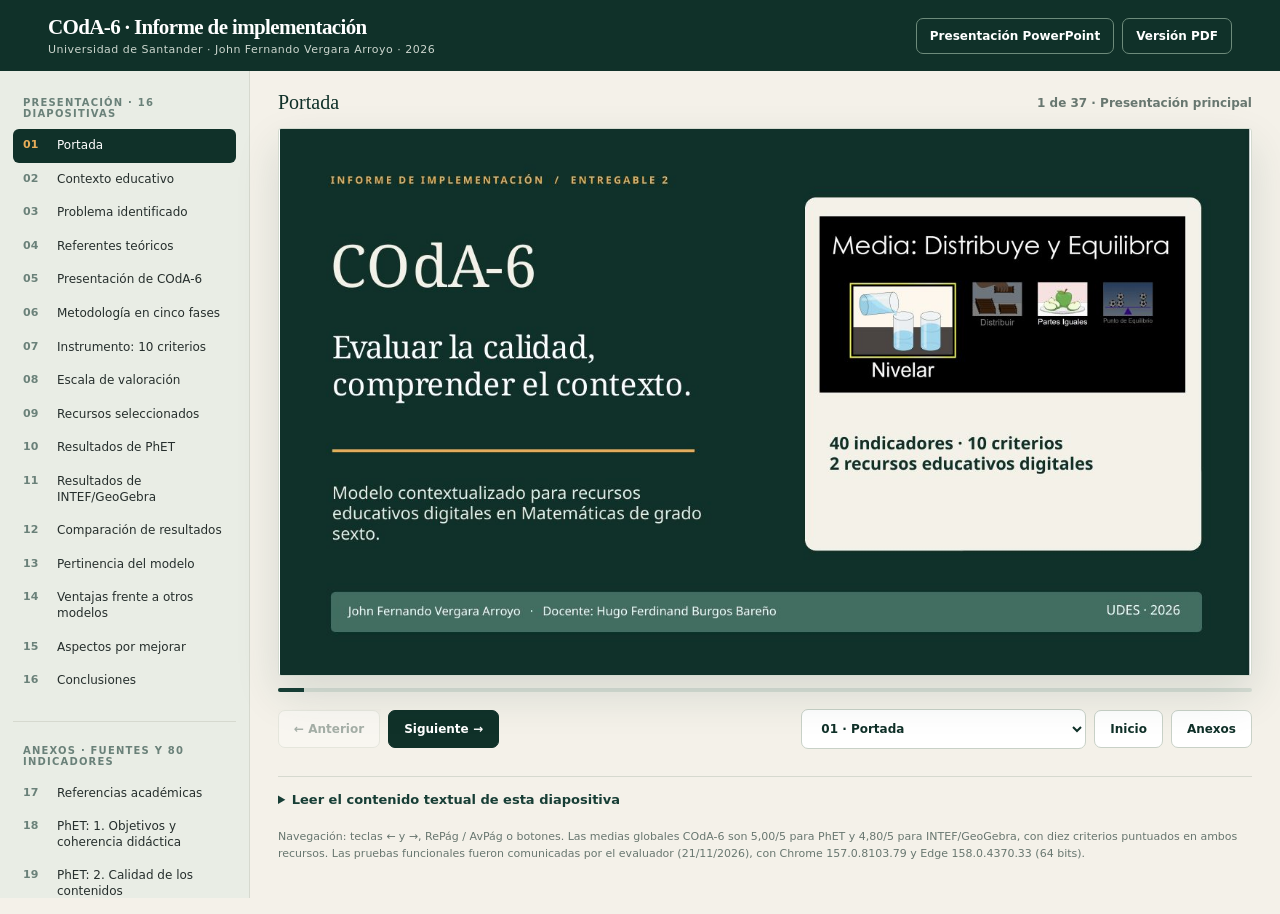
==== commit 975e1a22: "Ajustar legibilidad de diapositivas de matrices finales y registrar navegadores" ====
--- a/presentacion-coda6.html
+++ b/presentacion-coda6.html
@@ -59,15 +59,15 @@
 .live-slide .live-table th{color:#e8ad58;text-align:left;border-bottom:2px solid #e8ad58;padding:.45% .6%}
 .live-slide .live-table td{padding:.37% .6%;border-bottom:1px solid #396358}
 .live-slide .live-table td:nth-child(n+2){text-align:center;font-variant-numeric:tabular-nums}
-.live-slide .live-matrix{gap:1.1%;padding:2.3% 3%}
-.live-slide .live-matrix h2{font-size:clamp(18px,2.3vw,28px)}
-.live-slide .live-matrix-table{width:100%;border-collapse:collapse;table-layout:fixed;font-size:clamp(7px,.93vw,12px);line-height:1.33}
+.live-slide.live-matrix{gap:1.1%;padding:2.3% 3%}
+.live-slide.live-matrix h2{font-size:clamp(18px,2.3vw,28px)}
+.live-slide.live-matrix-table{width:100%;border-collapse:collapse;table-layout:fixed;font-size:clamp(7px,.93vw,12px);line-height:1.33}
 .live-slide .live-matrix-table th{background:#e8ad58;color:#103129;padding:.6%;text-align:left}
 .live-slide .live-matrix-table td{background:#e4eae2;color:#193b30;padding:.6% .7%;vertical-align:middle;border-bottom:2px solid #9cb0a6}
 .live-slide .live-matrix-table td:first-child{font-weight:800}
 .live-slide .live-matrix-table td:nth-child(3){font-weight:800;text-align:center;font-size:1.2em}
 .live-slide .live-matrix-table tr{height:17%}
-.live-slide .live-matrix .live-foot{font-size:clamp(7px,.82vw,11px);padding-top:.6%}
+.live-slide.live-matrix .live-foot{font-size:clamp(7px,.82vw,11px);padding-top:.6%}
 @media(max-width:660px){.live-slide{padding:3%}.live-slide .live-card{gap:2px}.live-slide .live-matrix-table td{padding:.3%}.live-slide .live-grid{gap:1%}}
 </style></head><body>
 <a href="#slide-frame" class="skip">Saltar a la presentación</a>
@@ -78,7 +78,7 @@
 <div class="progress" aria-hidden="true"><div id="progress-fill"></div></div>
 <div class="controls"><div class="group"><button type="button" id="back">← Anterior</button><button type="button" id="next" class="primary">Siguiente →</button></div><div class="group"><select aria-label="Elegir diapositiva" id="slide-choice"></select><button type="button" id="jump-main">Inicio</button><button type="button" id="jump-annex">Anexos</button></div></div>
 <details class="transcript"><summary>Leer el contenido textual de esta diapositiva</summary><div class="text" id="transcript-text"></div></details>
-<p class="note">Navegación: teclas ← y →, RePág / AvPág o botones. Las medias globales COdA-6 son 5,00/5 para PhET y 4,80/5 para INTEF/GeoGebra, con diez criterios puntuados en ambos recursos. Las pruebas funcionales fueron comunicadas por el evaluador.</p>
+<p class="note">Navegación: teclas ← y →, RePág / AvPág o botones. Las medias globales COdA-6 son 5,00/5 para PhET y 4,80/5 para INTEF/GeoGebra, con diez criterios puntuados en ambos recursos. Las pruebas funcionales fueron comunicadas por el evaluador (21/11/2026), con Chrome 157.0.8103.79 y Edge 158.0.4370.33 (64 bits).</p>
 </main></div><script>
 const slides=[{"title":"Portada","transcript":"INFORME DE IMPLEMENTACIÓN  /  ENTREGABLE 2\nCOdA-6\nEvaluar la calidad,\ncomprender el contexto.\nModelo contextualizado para recursos educativos digitales en Matemáticas de grado sexto.\n40 indicadores · 10 criterios\n2 recursos educativos digitales\nJohn Fernando Vergara Arroyo   ·   Docente: Hugo Ferdinand Burgos Bareño\nUDES · 2026","src":"assets/coda6/diapositiva-01.jpg"},{"title":"Contexto educativo","transcript":"01 / CONTEXTO\nLa evaluación empieza en el aula.\nLas condiciones reales de enseñanza orientan el rediseño.\n6.º\nMatemáticas · Estadística\n20\ncomputadores con conectividad\nrecursos sobre media aritmética\nPregunta orientadora: ¿el recurso es matemáticamente adecuado, utilizable y pertinente para los estudiantes?","src":"assets/coda6/diapositiva-02.jpg"},{"title":"Problema identificado","transcript":"02 / PROBLEMA\nUn modelo general no siempre basta.\nLa revisión inicial mostró aspectos que requieren indicadores más precisos.\n01\nEspecificidad matemática\nValorar interpretación de datos, representaciones y comprensión de la media.\n02\nEvidencia desigual\nDistinguir cumplimiento, incumplimiento y características no verificadas.\nCondiciones técnicas\nExaminar accesibilidad, uso e integración sin suponer resultados.\nLa finalidad del rediseño es orientar decisiones docentes, no producir una cifra aislada.","src":"assets/coda6/diapositiva-03.jpg"},{"title":"Referentes teóricos","transcript":"03 / REFERENTES\nTres modelos, aportes complementarios.\nCOdA es la base de adaptación; LORI y UNE 71362 aportan perspectivas de contraste.\n01\nCOdA\n10 criterios: 5 didácticos y 5 tecnológicos. Equilibrio entre aprendizaje y funcionamiento.\n02\nLORI\n9 criterios: valoración general de calidad, alineación, retroalimentación y usabilidad.\n03\nUNE 71362\n15 criterios e indicadores detallados: calidad didáctica, tecnológica y accesibilidad.","src":"assets/coda6/diapositiva-04.jpg"},{"title":"Presentación de COdA-6","transcript":"04 / PROPUESTA\nCOdA-6 conserva la estructura y adapta la mirada.\nUn mismo marco de calidad, con indicadores observables para grado sexto.\nDIMENSIÓN DIDÁCTICA\nObjetivos · contenidos\nReflexión · interacción\nMotivación\nDIMENSIÓN TECNOLÓGICA\nFormato · usabilidad\nAccesibilidad · reusabilidad\nInteroperabilidad\n40\nINDICADORES","src":"assets/coda6/diapositiva-05.jpg"},{"title":"Metodología en cinco fases","transcript":"05 / METODOLOGÍA\nCinco fases, una trazabilidad.\nDel análisis del modelo de referencia a la interpretación crítica de los resultados.\n01\nRevisión\nCOdA original y resultados previos\n02\nContextualización\nIndicadores para sexto y Estadística\n03\nConstrucción\nMatriz y escala de valoración\n04\nAplicación\nPhET e INTEF/GeoGebra\n05\nInterpretación\nFortalezas, límites y mejoras","src":"assets/coda6/diapositiva-06.jpg"},{"title":"Instrumento: 10 criterios","transcript":"06 / INSTRUMENTO\nDiez criterios, cuarenta decisiones observables.\nCada criterio tiene cuatro indicadores registrados con evidencia y valoración.\n01\nObjetivos y coherencia didáctica\n02\nCalidad de los contenidos\n03\nReflexión, crítica e innovación\n04\nInteractividad y adaptabilidad\n05\nMotivación\n06\nFormato y diseño\nUsabilidad\n08\nAccesibilidad\n09\nReusabilidad\n10\nInteroperabilidad\n20 indicadores didácticos   +   20 indicadores tecnológicos","src":"assets/coda6/diapositiva-07.jpg"},{"title":"Escala de valoración","transcript":"07 / MÉTRICA\nLa puntuación debe poder explicarse.\nCuatro indicadores binarios por criterio; NV y NA se registran por separado.\n1\n0 de 4 cumplen\n2\n1 de 4 cumplen\n3\n2 de 4 cumplen\n4\n3 de 4 cumplen\n5\n4 de 4 cumplen\nNV · No verificado\nSin evidencia suficiente: no se asigna nota al criterio.\nNA · No aplica\nSolo para el criterio completo, con justificación.\nPuntuación = 1 + indicadores cumplidos (si los 4 fueron verificados).","src":"assets/coda6/diapositiva-08.jpg"},{"title":"Recursos seleccionados","transcript":"08 / RECURSOS\nDos experiencias para estudiar la media.\nRepresentaciones complementarias de un mismo concepto estadístico.\nPhET · Media: Distribuye y Equilibra\nReparto equitativo, nivelación y equilibrio.\nINTEF / GeoGebra\nExplorando la media aritmética\nFrecuencias, barras y variación del promedio.","src":"assets/coda6/diapositiva-09.jpg"},{"title":"Resultados de PhET","transcript":"09 / APLICACIÓN · RECURSO 1\nPhET: calidad potencial evaluada.\n10 de 10 criterios puntuados, cinco didácticos y cinco tecnológicos.\n5,00/5\nMedia global COdA-6\n10 / 10\nCriterios puntuados\nEvaluación documental y pruebas manuales comunicadas por el docente.\nNo representa una medición del aprendizaje de los estudiantes.","src":"assets/coda6/diapositiva-10.jpg"},{"title":"Resultados de INTEF/GeoGebra","transcript":"10 / APLICACIÓN · RECURSO 2\nINTEF/GeoGebra: precisión matemática y posibilidades de exploración.\n10 de 10 criterios puntuados, cinco didácticos y cinco tecnológicos.\n4,80/5\nMedia global COdA-6\n10 / 10\nCriterios puntuados\nDiferencias respecto de PhET: motivación y formato/diseño (4/5 cada uno).\nVerificación con teclado repetida satisfactoriamente, según el evaluador.","src":"assets/coda6/diapositiva-11.jpg"},{"title":"Comparación de resultados","transcript":"11 / RESULTADOS ACTUALIZADOS\nCobertura completa de los diez criterios de COdA-6, según revisión documental y pruebas manuales comunicadas por el evaluador.\nCRITERIO | PhET | INTEF/GeoGebra\n1. Objetivos | 5 | 5\n2. Contenidos | 5 | 5\n3. Reflexión | 5 | 5\n4. Interacción | 5 | 5\n5. Motivación | 5 | 4\n6. Diseño | 5 | 4\n7. Usabilidad | 5 | 5\n8. Accesibilidad | 5 | 5\n9. Reusabilidad | 5 | 5\n10. Interoperabilidad | 5 | 5\nTOTAL | 50/50 | 48/50\nMEDIA | 5,00/5 | 4,80/5\nCOBERTURA | 10/10 | 10/10\nNo implica validación estadística ni medición de resultados de aprendizaje.","src":"assets/coda6/diapositiva-12.jpg"},{"title":"Pertinencia del modelo","transcript":"12 / PREGUNTA UDES 1\n¿De qué manera permite evaluar adecuadamente?\nCOdA-6 articula indicador, prueba y decisión docente.\n01\nINDICADOR\nCondición concreta y contextualizada\n02\nEVIDENCIA\nObservación o fuente identificable\n03\nVALORACIÓN\n1, 0, NV o NA, según corresponda\n04\nDECISIÓN\nSeleccionar, complementar o verificar\nAporta trazabilidad; aún no prueba validez estadística ni eficacia sobre el aprendizaje.","src":"assets/coda6/diapositiva-13.jpg"},{"title":"Ventajas frente a otros modelos","transcript":"13 / PREGUNTA UDES 2\n¿Qué ventajas ofrece frente a otros modelos?\nVentajas de contextualización y registro, no afirmaciones de superioridad validada.\nFrente a LORI\nCuatro indicadores verificables por criterio; justificación explícita.\nFrente a UNE 71362\nEstructura más delimitada para la revisión docente, con menor profundidad técnica.\nAporte propio\nDiferencia NV de incumplimiento; enfoca las representaciones estadísticas.\nEstas ventajas no equivalen a una mayor fiabilidad demostrada.","src":"assets/coda6/diapositiva-14.jpg"},{"title":"Aspectos por mejorar","transcript":"14 / PREGUNTA UDES 3\n¿Qué debe mejorar el modelo rediseñado?\nLa aplicación revela límites técnicos, pedagógicos y comunicacionales.\n01\nTécnico\nProbar teclado, ampliación, lectores de pantalla, controles y dos navegadores.\n02\nPedagógico\nReducir el posible efecto techo y diferenciar propiedades del RED de mediación docente.\n03\nComunicacional\nAñadir ejemplos de evidencia, reglas claras para NV/NA y síntesis visual de resultados.","src":"assets/coda6/diapositiva-15.jpg"},{"title":"Conclusiones","transcript":"15 / CIERRE Y PROYECCIÓN\nLa evaluación no termina en la puntuación.\n01\nCOdA-6 identifica fortalezas didácticas y tecnológicas en ambos recursos.\n02\nSe completaron las verificaciones comunicadas por el evaluador: 10/10 criterios puntuados en cada recurso.\n03\nLas valoraciones altas sugieren revisar el posible efecto techo y mejorar la trazabilidad de las pruebas.\nPhET 5,00/5 · INTEF/GeoGebra 4,80/5\nReferencias completas y 80 indicadores: anexos.\nResultados basados en evidencia documental y pruebas reportadas por el autor.","src":"assets/coda6/diapositiva-16.jpg"},{"title":"Referencias académicas","transcript":"ANEXO / FUENTES\nReferencias académicas\nSelección bibliográfica que fundamenta el modelo y el análisis de resultados.\nAdame Rodríguez, S. I. (2015). Instrumento para evaluar recursos educativos digitales, LORI-AD. https://doi.org/10.13140/RG.2.1.4020.0164\nFernández-Pampillón Cesteros, A. M. (2017). Calidad de los materiales educativos digitales. Revista AENOR, (329), 44–47. https://revaenor.aenor.com/revista/pdf/sep17/44sep17.pdf\nFernández-Pampillón Cesteros, A. M., Domínguez Romero, E., & de Armas Ranero, I. (2012). Herramienta de evaluación de la calidad de objetos de aprendizaje (herramienta COdA): Guía para la producción y evaluación de materiales didácticos digitales (versión 1.1). Universidad Complutense de Madrid. https://eprints.ucm.es/12533/1/COdAv1_1_07jul2012.pdf\nPrieto Taborda, M. A., Bermón Angarita, L., & Ramírez Castañeda, L. A. (2019). Diseño, desarrollo y evaluación de un recurso educativo digital para la introducción a la Administración de Sistemas Informáticos. Revista Virtual Universidad Católica del Norte, (56), 31–51. https://revistavirtual.ucn.edu.co/index.php/RevistaUCN/article/view/1036\nTabares Morales, V., Duque Méndez, N. D., & Ovalle Carranza, D. A. (2017). Modelo por capas para evaluación de la calidad de objetos de aprendizaje en repositorios. Revista Electrónica de Investigación Educativa, 19(3), 33–50. https://doi.org/10.24320/redie.2017.19.3.1128","src":"assets/coda6/diapositiva-17.jpg"},{"title":"PhET: 1. Objetivos y coherencia didáctica","transcript":"ANEXO / REGISTRO 1 · CRITERIO 1\n1. Objetivos y coherencia didáctica\nPhET: Media: Distribuye y Equilibra  ·  Valoración documental\nID\nINDICADOR CONTEXTUALIZADO\nREG.\nEVIDENCIA / OBSERVACIÓN\n1.1.\nEl recurso o su documentación oficial identifica objetivos de aprendizaje relacionados con la media aritmética.\n1\nObjetivos de media documentados en ficha y actividad docente [F5].\n1.2.\nLas actividades propuestas guardan correspondencia con los objetivos de aprendizaje declarados.\n1\nCuatro pantallas vinculadas con reparto y equilibrio [F1].\n1.3.\nLa complejidad de las actividades es adecuada para estudiantes de grado sexto o permite su adaptación a este nivel.\n1\nAdecuación curricular de sexto documentada en actividades [F5].\n1.4.\nEl recurso o su guía oficial proporciona orientaciones para desarrollar las actividades de acuerdo con los objetivos previstos.\n1\nGuía docente publicada con objetivos y orientaciones [F5].\nRESULTADO: 5/5     ·     Cumple: 4/4     ·     No cumple: 0/4     ·     NV: 0/4","src":"assets/coda6/diapositiva-18.jpg"},{"title":"PhET: 2. Calidad de los contenidos","transcript":"ANEXO / REGISTRO 1 · CRITERIO 2\n2. Calidad de los contenidos\nPhET: Media: Distribuye y Equilibra  ·  Valoración documental\nID\nINDICADOR CONTEXTUALIZADO\nREG.\nEVIDENCIA / OBSERVACIÓN\n2.1.\nLos procedimientos y resultados relacionados con la media aritmética son matemáticamente correctos.\n1\nModelo técnico: medias enteras, fraccionarias y decimales [F1].\n2.2.\nLas representaciones de cantidades y conjuntos de datos corresponden correctamente con los valores utilizados.\n1\nConservación de sumas en ambas representaciones [F1].\n2.3.\nLos conceptos y términos matemáticos se presentan mediante un lenguaje comprensible para estudiantes de grado sexto.\n1\nEjemplos concretos y versión en español [F2, F6].\n2.4.\nLa información se organiza de manera coherente y permite reconocer las ideas matemáticas fundamentales.\n1\nSecuencia conceptual en cuatro escenarios [F1].\nRESULTADO: 5/5     ·     Cumple: 4/4     ·     No cumple: 0/4     ·     NV: 0/4","src":"assets/coda6/diapositiva-19.jpg"},{"title":"PhET: 3. Reflexión, crítica e innovación","transcript":"ANEXO / REGISTRO 1 · CRITERIO 3\n3. Reflexión, crítica e innovación\nPhET: Media: Distribuye y Equilibra  ·  Valoración documental\nID\nINDICADOR CONTEXTUALIZADO\nREG.\nEVIDENCIA / OBSERVACIÓN\n3.1.\nLas actividades permiten formular predicciones antes de observar o calcular resultados.\n1\nOpciones para predecir la media y el equilibrio [F2].\n3.2.\nEl recurso permite comparar diferentes conjuntos de datos o situaciones matemáticas.\n1\nValores y conjuntos de datos modificables [F1].\n3.3.\nLas actividades o la guía oficial promueven la explicación de los cambios que experimenta la media aritmética cuando se modifican los datos.\n1\nActividad docente solicita explicar predicciones [F5].\n3.4.\nEl recurso ofrece oportunidades para explorar procedimientos alternativos, formular conjeturas o comprobar relaciones matemáticas.\n1\nPermite formular y contrastar hipótesis de reparto [F1].\nRESULTADO: 5/5     ·     Cumple: 4/4     ·     No cumple: 0/4     ·     NV: 0/4","src":"assets/coda6/diapositiva-20.jpg"},{"title":"PhET: 4. Interactividad y adaptabilidad","transcript":"ANEXO / REGISTRO 1 · CRITERIO 4\n4. Interactividad y adaptabilidad\nPhET: Media: Distribuye y Equilibra  ·  Valoración documental\nID\nINDICADOR CONTEXTUALIZADO\nREG.\nEVIDENCIA / OBSERVACIÓN\n4.1.\nEl estudiante puede modificar cantidades, valores o elementos que intervienen en las actividades.\n1\nPuede modificar agua, chocolates, manzanas y balones [F1].\n4.2.\nLas modificaciones realizadas generan respuestas o representaciones observables que permiten contrastar los resultados.\n1\nLas representaciones se actualizan según los datos [F1].\n4.3.\nEl recurso ofrece diferentes situaciones, configuraciones o actividades que pueden seleccionarse según las necesidades de aprendizaje.\n1\nOfrece cuatro escenarios seleccionables [F1, F2].\n4.4.\nEl estudiante puede controlar el ritmo de exploración y repetir las experiencias para comprobar sus hipótesis.\n1\nRepetición y reinicio previstos en la interfaz [F2].\nRESULTADO: 5/5     ·     Cumple: 4/4     ·     No cumple: 0/4     ·     NV: 0/4","src":"assets/coda6/diapositiva-21.jpg"},{"title":"PhET: 5. Motivación","transcript":"ANEXO / REGISTRO 1 · CRITERIO 5\n5. Motivación\nPhET: Media: Distribuye y Equilibra  ·  Valoración documental\nID\nINDICADOR CONTEXTUALIZADO\nREG.\nEVIDENCIA / OBSERVACIÓN\n5.1.\nLas actividades incorporan situaciones o representaciones relacionadas con experiencias comprensibles para los estudiantes.\n1\nEscenarios cercanos: agua, alimentos y fútbol [F1].\n5.2.\nEl recurso plantea retos, preguntas o situaciones que invitan a explorar los conceptos matemáticos.\n1\nPreguntas de promedio y predicción integradas [F2].\n5.3.\nLos elementos visuales e interactivos contribuyen a mantener la atención en las actividades de aprendizaje.\n1\nRetroalimentación visual pertinente; motivación potencial [F1, F6].\n5.4.\nLa organización de las experiencias permite avanzar mediante tareas alcanzables y reconocer los resultados de las acciones realizadas.\n1\nAcciones sencillas y resultados visibles por escenario [F1].\nRESULTADO: 5/5     ·     Cumple: 4/4     ·     No cumple: 0/4     ·     NV: 0/4","src":"assets/coda6/diapositiva-22.jpg"},{"title":"PhET: 6. Formato y diseño","transcript":"ANEXO / REGISTRO 1 · CRITERIO 6\n6. Formato y diseño\nPhET: Media: Distribuye y Equilibra  ·  Valoración documental\nID\nINDICADOR CONTEXTUALIZADO\nREG.\nEVIDENCIA / OBSERVACIÓN\n6.1.\nLos textos, números y símbolos matemáticos son legibles en las condiciones de visualización utilizadas para la evaluación.\n1\nTextos y cifras legibles en capturas consultadas [F6].\n6.2.\nLas gráficas, escalas, etiquetas y controles presentan una distribución visual que facilita su identificación.\n1\nControles, etiquetas y paneles bien diferenciados [F6].\n6.3.\nEl diseño mantiene una organización coherente de colores, tamaños y elementos de navegación.\n1\nBarra de navegación y controles coherentes [F2, F6].\n6.4.\nLas imágenes, animaciones y demás elementos multimedia contribuyen a la comprensión sin introducir distracciones innecesarias.\n1\nRepresentaciones vinculadas al contenido; sin distracciones visibles [F6].\nRESULTADO: 5/5     ·     Cumple: 4/4     ·     No cumple: 0/4     ·     NV: 0/4","src":"assets/coda6/diapositiva-23.jpg"},{"title":"PhET: 7. Usabilidad","transcript":"ANEXO / REGISTRO 1 · CRITERIO 7\n7. Usabilidad\nPhET: Media: Distribuye y Equilibra  ·  Revisión documental y prueba reportada\nID\nINDICADOR CONTEXTUALIZADO\nREG.\nEVIDENCIA / OBSERVACIÓN\n7.1.\nEl usuario puede identificar cómo iniciar las actividades sin instrucciones externas complejas.\n1\nPantalla inicial con cuatro entornos identificables [F2].\n7.2.\nLos controles presentan un funcionamiento comprensible y predecible durante la interacción.\n1\nAcciones y respuestas descritas en modelo e interfaz [F1, F2].\n7.3.\nEl recurso permite repetir o reiniciar las actividades mediante procedimientos claros y funcionales.\n1\nSe documenta «Reset All» para reiniciar [F2].\n7.4.\nLos botones, enlaces y controles necesarios para desarrollar las actividades funcionan correctamente durante las pruebas realizadas.\n1\nControles de las cuatro pantallas y reinicio funcionales. Prueba manual comunicada por el evaluador el 21/11/2026.\nRESULTADO: 5/5 · Cumple: 4/4 · No cumple: 0/4 · NV: 0/4. Pruebas complementarias reportadas el 21/11/2026.","src":"assets/coda6/diapositiva-24.jpg"},{"title":"PhET: 8. Accesibilidad","transcript":"ANEXO / REGISTRO 1 · CRITERIO 8\n8. Accesibilidad\nPhET: Media: Distribuye y Equilibra  ·  Revisión documental y prueba reportada\nID\nINDICADOR CONTEXTUALIZADO\nREG.\nEVIDENCIA / OBSERVACIÓN\n8.1.\nLas funciones esenciales del recurso pueden utilizarse mediante el teclado, sin depender exclusivamente del ratón.\n1\nSe documentan entrada alternativa y atajos [F2, F3].\n8.2.\nLos contenidos mantienen su legibilidad cuando se amplía la visualización y presentan contraste suficiente entre sus elementos.\n1\nZoom al 200 %, legibilidad y contraste adecuados; sin superposiciones. Prueba manual comunicada por el evaluador el 21/11/2026.\n8.3.\nLa información matemática no depende exclusivamente del color para comunicar diferencias o resultados.\n1\nValores representados por números, posiciones y cantidades [F1, F6].\n8.4.\nLos elementos visuales esenciales cuentan con alternativas textuales o información equivalente utilizable mediante tecnologías de apoyo.\n1\nEl evaluador confirmó nuevamente el funcionamiento del lector de pantalla y las alternativas textuales.\nRESULTADO: 5/5 · Cumple: 4/4 · No cumple: 0/4 · NV: 0/4. Pruebas complementarias reportadas el 21/11/2026.","src":"assets/coda6/diapositiva-25.jpg"},{"title":"PhET: 9. Reusabilidad","transcript":"ANEXO / REGISTRO 1 · CRITERIO 9\n9. Reusabilidad\nPhET: Media: Distribuye y Equilibra  ·  Valoración documental\nID\nINDICADOR CONTEXTUALIZADO\nREG.\nEVIDENCIA / OBSERVACIÓN\n9.1.\nEl recurso puede utilizarse como una actividad autónoma dentro de una secuencia de aprendizaje.\n1\nPantallas utilizables de manera autónoma [F1, F2].\n9.2.\nEl recurso permite su aprovechamiento en diferentes modalidades de enseñanza, como actividades presenciales, virtuales o de refuerzo.\n1\nUso educativo no comercial permitido; recursos web [F4].\n9.3.\nLas actividades pueden reutilizarse con diferentes conjuntos de datos, situaciones o propósitos relacionados con el aprendizaje matemático.\n1\nPermite cambiar datos y reutilizar escenarios [F1].\n9.4.\nEl recurso presenta información sobre sus condiciones de uso o licenciamiento que permite determinar las posibilidades de reutilización.\n1\nCondiciones y atribución de uso publicadas por PhET [F4].\nRESULTADO: 5/5     ·     Cumple: 4/4     ·     No cumple: 0/4     ·     NV: 0/4","src":"assets/coda6/diapositiva-26.jpg"},{"title":"PhET: 10. Interoperabilidad","transcript":"ANEXO / REGISTRO 1 · CRITERIO 10\n10. Interoperabilidad\nPhET: Media: Distribuye y Equilibra  ·  Revisión documental y prueba reportada\nID\nINDICADOR CONTEXTUALIZADO\nREG.\nEVIDENCIA / OBSERVACIÓN\n10.1.\nEl recurso utiliza formatos tecnológicos de uso generalizado y no depende de complementos propietarios difíciles de obtener.\n1\nSimulación HTML5 de uso web generalizado [F7].\n10.2.\nEl recurso funciona correctamente en al menos dos navegadores web de uso común, bajo condiciones de prueba documentadas.\n1\nChrome 157.0.8103.79 y Edge 158.0.4370.33 (64 bits); funcionamiento correcto según el evaluador.\n10.3.\nEl recurso puede incorporarse a un entorno virtual de aprendizaje mediante un enlace funcional o un mecanismo de integración autorizado.\n1\nPhET dispone de enlace e instrucciones para incrustar [F4].\n10.4.\nEl recurso dispone de información técnica, metadatos o mecanismos de intercambio que facilitan su identificación y utilización en otros entornos digitales.\n1\nCódigo y documentación técnica disponibles [F1, F7].\nRESULTADO: 5/5 · Cumple: 4/4 · No cumple: 0/4 · NV: 0/4. Pruebas complementarias reportadas el 21/11/2026.","src":"assets/coda6/diapositiva-27.jpg"},{"title":"INTEF/GeoGebra: 1. Objetivos y coherencia didáctica","transcript":"ANEXO / REGISTRO 2 · CRITERIO 1\n1. Objetivos y coherencia didáctica\nINTEF/GeoGebra: Explorando la media aritmética  ·  Valoración documental\nID\nINDICADOR CONTEXTUALIZADO\nREG.\nEVIDENCIA / OBSERVACIÓN\n1.1.\nEl recurso o su documentación oficial identifica objetivos de aprendizaje relacionados con la media aritmética.\n1\nLa guía identifica la exploración de la media y la relación con las frecuencias [I1, I2].\n1.2.\nLas actividades propuestas guardan correspondencia con los objetivos de aprendizaje declarados.\n1\nManipular frecuencias y mostrar la media corresponde a lo descrito en la guía [I1, I3].\n1.3.\nLa complejidad de las actividades es adecuada para estudiantes de grado sexto o permite su adaptación a este nivel.\n1\nINTEF lo dirige a 6.º de Primaria y contempla también 5.º; es adaptable [I1].\n1.4.\nEl recurso o su guía oficial proporciona orientaciones para desarrollar las actividades de acuerdo con los objetivos previstos.\n1\nLa página «Propuestas de uso» orienta la exposición, debate y exploración [I2].\nRESULTADO: 5/5     ·     Cumple: 4/4     ·     No cumple: 0/4     ·     NV: 0/4","src":"assets/coda6/diapositiva-28.jpg"},{"title":"INTEF/GeoGebra: 2. Calidad de los contenidos","transcript":"ANEXO / REGISTRO 2 · CRITERIO 2\n2. Calidad de los contenidos\nINTEF/GeoGebra: Explorando la media aritmética  ·  Valoración documental\nID\nINDICADOR CONTEXTUALIZADO\nREG.\nEVIDENCIA / OBSERVACIÓN\n2.1.\nLos procedimientos y resultados relacionados con la media aritmética son matemáticamente correctos.\n1\nEn la captura registrada: (9×1 + 10×4 + 11×9 + 12×16 + 13×11 + 14×8 + 15×1) / 50 = 12,2 [I7].\n2.2.\nLas representaciones de cantidades y conjuntos de datos corresponden correctamente con los valores utilizados.\n1\nLas alturas y etiquetas 1, 4, 9, 16, 11, 8, 1 coinciden con el gráfico [I7].\n2.3.\nLos conceptos y términos matemáticos se presentan mediante un lenguaje comprensible para estudiantes de grado sexto.\n1\nSe identifican «edad», «cantidad de niños», «frecuencias» y «media» [I3, I7].\n2.4.\nLa información se organiza de manera coherente y permite reconocer las ideas matemáticas fundamentales.\n1\nGráfico, ejes, casillas y lectura del promedio organizan la información [I1, I7].\nRESULTADO: 5/5     ·     Cumple: 4/4     ·     No cumple: 0/4     ·     NV: 0/4","src":"assets/coda6/diapositiva-29.jpg"},{"title":"INTEF/GeoGebra: 3. Reflexión, crítica e innovación","transcript":"ANEXO / REGISTRO 2 · CRITERIO 3\n3. Reflexión, crítica e innovación\nINTEF/GeoGebra: Explorando la media aritmética  ·  Valoración documental\nID\nINDICADOR CONTEXTUALIZADO\nREG.\nEVIDENCIA / OBSERVACIÓN\n3.1.\nLas actividades permiten formular predicciones antes de observar o calcular resultados.\n1\nPuede ocultarse «Ver valor de la media» para anticiparlo antes de revelarlo [I3, I7].\n3.2.\nEl recurso permite comparar diferentes conjuntos de datos o situaciones matemáticas.\n1\nMover los puntos de frecuencia produce distintas distribuciones comparables [I3].\n3.3.\nLas actividades o la guía oficial promueven la explicación de los cambios que experimenta la media aritmética cuando se modifican los datos.\n1\nLa guía propone explicar cómo cambian los promedios al modificar datos [I2].\n3.4.\nEl recurso ofrece oportunidades para explorar procedimientos alternativos, formular conjeturas o comprobar relaciones matemáticas.\n1\nLa guía propone conjeturas y pequeñas investigaciones con diferentes frecuencias [I2].\nRESULTADO: 5/5     ·     Cumple: 4/4     ·     No cumple: 0/4     ·     NV: 0/4","src":"assets/coda6/diapositiva-30.jpg"},{"title":"INTEF/GeoGebra: 4. Interactividad y adaptabilidad","transcript":"ANEXO / REGISTRO 2 · CRITERIO 4\n4. Interactividad y adaptabilidad\nINTEF/GeoGebra: Explorando la media aritmética  ·  Valoración documental\nID\nINDICADOR CONTEXTUALIZADO\nREG.\nEVIDENCIA / OBSERVACIÓN\n4.1.\nEl estudiante puede modificar cantidades, valores o elementos que intervienen en las actividades.\n1\nLos puntos rojos modifican las frecuencias absolutas de las barras [I3, I7].\n4.2.\nLas modificaciones realizadas generan respuestas o representaciones observables que permiten contrastar los resultados.\n1\nLos datos modificados alteran las barras y el valor de la media [I1, I2].\n4.3.\nEl recurso ofrece diferentes situaciones, configuraciones o actividades que pueden seleccionarse según las necesidades de aprendizaje.\n1\nLas configuraciones de frecuencias se eligen manipulando los controles [I3].\n4.4.\nEl estudiante puede controlar el ritmo de exploración y repetir las experiencias para comprobar sus hipótesis.\n1\nEl estudiante puede experimentar con controles y repetir configuraciones [I3, I7].\nRESULTADO: 5/5     ·     Cumple: 4/4     ·     No cumple: 0/4     ·     NV: 0/4","src":"assets/coda6/diapositiva-31.jpg"},{"title":"INTEF/GeoGebra: 5. Motivación","transcript":"ANEXO / REGISTRO 2 · CRITERIO 5\n5. Motivación\nINTEF/GeoGebra: Explorando la media aritmética  ·  Valoración documental\nID\nINDICADOR CONTEXTUALIZADO\nREG.\nEVIDENCIA / OBSERVACIÓN\n5.1.\nLas actividades incorporan situaciones o representaciones relacionadas con experiencias comprensibles para los estudiantes.\n1\nEl contexto de edades de estudiantes resulta cercano a sexto grado [I1, I7].\n5.2.\nEl recurso plantea retos, preguntas o situaciones que invitan a explorar los conceptos matemáticos.\n1\nLa guía docente plantea preguntas abiertas para investigar el promedio [I2].\n5.3.\nLos elementos visuales e interactivos contribuyen a mantener la atención en las actividades de aprendizaje.\n1\nLa respuesta gráfica inmediata favorece la atención matemática potencial [I1, I7].\n5.4.\nLa organización de las experiencias permite avanzar mediante tareas alcanzables y reconocer los resultados de las acciones realizadas.\n0\nEl applet no organiza una secuencia de tareas progresivas con metas o hitos; la guía propone preguntas externas [I2, I3].\nRESULTADO: 4/5     ·     Cumple: 3/4     ·     No cumple: 1/4     ·     NV: 0/4","src":"assets/coda6/diapositiva-32.jpg"},{"title":"INTEF/GeoGebra: 6. Formato y diseño","transcript":"ANEXO / REGISTRO 2 · CRITERIO 6\n6. Formato y diseño\nINTEF/GeoGebra: Explorando la media aritmética  ·  Valoración documental\nID\nINDICADOR CONTEXTUALIZADO\nREG.\nEVIDENCIA / OBSERVACIÓN\n6.1.\nLos textos, números y símbolos matemáticos son legibles en las condiciones de visualización utilizadas para la evaluación.\n1\nNúmeros, ejes y lectura de la media se distinguen en las capturas conservadas [I7].\n6.2.\nLas gráficas, escalas, etiquetas y controles presentan una distribución visual que facilita su identificación.\n0\nINTEF advierte que el gráfico puede crecer y solaparse con el texto de los controles [I4].\n6.3.\nEl diseño mantiene una organización coherente de colores, tamaños y elementos de navegación.\n1\nBarras, puntos de control y marcador de la media mantienen códigos visuales coherentes [I7].\n6.4.\nLas imágenes, animaciones y demás elementos multimedia contribuyen a la comprensión sin introducir distracciones innecesarias.\n1\nEl gráfico interactivo centra la atención en barras, frecuencias y media [I7].\nRESULTADO: 4/5     ·     Cumple: 3/4     ·     No cumple: 1/4     ·     NV: 0/4","src":"assets/coda6/diapositiva-33.jpg"},{"title":"INTEF/GeoGebra: 7. Usabilidad","transcript":"ANEXO / REGISTRO 2 · CRITERIO 7\n7. Usabilidad\nINTEF/GeoGebra: Explorando la media aritmética  ·  Revisión documental y prueba reportada\nID\nINDICADOR CONTEXTUALIZADO\nREG.\nEVIDENCIA / OBSERVACIÓN\n7.1.\nEl usuario puede identificar cómo iniciar las actividades sin instrucciones externas complejas.\n1\nEl applet muestra las opciones de «Ver frecuencias», «Ver controles» y «Ver valor de la media» [I3, I7].\n7.2.\nLos controles presentan un funcionamiento comprensible y predecible durante la interacción.\n1\nLas instrucciones de GeoGebra explican el efecto de cada casilla y punto rojo [I3].\n7.3.\nEl recurso permite repetir o reiniciar las actividades mediante procedimientos claros y funcionales.\n1\nReinicio funcional y restauración de valores según el evaluador.\n7.4.\nLos botones, enlaces y controles necesarios para desarrollar las actividades funcionan correctamente durante las pruebas realizadas.\n1\nCasillas, controles y acciones funcionales según el evaluador.\nRESULTADO: 5/5 · Cumple: 4/4 · No cumple: 0/4 · NV: 0/4. Pruebas complementarias reportadas el 21/11/2026.","src":"assets/coda6/diapositiva-34.jpg"},{"title":"INTEF/GeoGebra: 8. Accesibilidad","transcript":"ANEXO / REGISTRO 2 · CRITERIO 8\n8. Accesibilidad\nINTEF/GeoGebra: Explorando la media aritmética  ·  Revisión documental y prueba reportada\nID\nINDICADOR CONTEXTUALIZADO\nREG.\nEVIDENCIA / OBSERVACIÓN\n8.1.\nLas funciones esenciales del recurso pueden utilizarse mediante el teclado, sin depender exclusivamente del ratón.\n1\nSegunda prueba positiva con teclado, que sustituye el reporte inicial de incumplimiento. Prueba manual comunicada por el evaluador el 21/11/2026.\n8.2.\nLos contenidos mantienen su legibilidad cuando se amplía la visualización y presentan contraste suficiente entre sus elementos.\n1\nAmpliación y contraste satisfactorios según el evaluador, sin problemas reportados.\n8.3.\nLa información matemática no depende exclusivamente del color para comunicar diferencias o resultados.\n1\nBarras, posición, etiquetas de ejes y valores numéricos transmiten información además del color [I7].\n8.4.\nLos elementos visuales esenciales cuentan con alternativas textuales o información equivalente utilizable mediante tecnologías de apoyo.\n1\nEl evaluador confirmó el funcionamiento de las descripciones del lector de pantalla.\nRESULTADO: 5/5 · Cumple: 4/4 · No cumple: 0/4 · NV: 0/4. Pruebas complementarias reportadas el 21/11/2026.","src":"assets/coda6/diapositiva-35.jpg"},{"title":"INTEF/GeoGebra: 9. Reusabilidad","transcript":"ANEXO / REGISTRO 2 · CRITERIO 9\n9. Reusabilidad\nINTEF/GeoGebra: Explorando la media aritmética  ·  Valoración documental\nID\nINDICADOR CONTEXTUALIZADO\nREG.\nEVIDENCIA / OBSERVACIÓN\n9.1.\nEl recurso puede utilizarse como una actividad autónoma dentro de una secuencia de aprendizaje.\n1\nEl applet permite explorar la media como recurso autónomo con guía de uso [I2, I3].\n9.2.\nEl recurso permite su aprovechamiento en diferentes modalidades de enseñanza, como actividades presenciales, virtuales o de refuerzo.\n1\nINTEF prevé uso presencial, virtual o híbrido de estos materiales [I6].\n9.3.\nLas actividades pueden reutilizarse con diferentes conjuntos de datos, situaciones o propósitos relacionados con el aprendizaje matemático.\n1\nLas frecuencias configurables permiten reutilizarlo con distintos conjuntos [I2, I3].\n9.4.\nEl recurso presenta información sobre sus condiciones de uso o licenciamiento que permite determinar las posibilidades de reutilización.\n1\nLa guía INTEF declara CC BY-SA 4.0; la licencia del applet original debe comprobarse antes de redistribuirlo [I5, I6].\nRESULTADO: 5/5     ·     Cumple: 4/4     ·     No cumple: 0/4     ·     NV: 0/4","src":"assets/coda6/diapositiva-36.jpg"},{"title":"INTEF/GeoGebra: 10. Interoperabilidad","transcript":"ANEXO / REGISTRO 2 · CRITERIO 10\n10. Interoperabilidad\nINTEF/GeoGebra: Explorando la media aritmética  ·  Revisión documental y prueba reportada\nID\nINDICADOR CONTEXTUALIZADO\nREG.\nEVIDENCIA / OBSERVACIÓN\n10.1.\nEl recurso utiliza formatos tecnológicos de uso generalizado y no depende de complementos propietarios difíciles de obtener.\n1\nEl recurso está publicado como página web con applet de GeoGebra y guía eXeLearning [I3, I5].\n10.2.\nEl recurso funciona correctamente en al menos dos navegadores web de uso común, bajo condiciones de prueba documentadas.\n1\nChrome 157.0.8103.79 y Edge 158.0.4370.33 (64 bits); funcionamiento correcto según el evaluador.\n10.3.\nEl recurso puede incorporarse a un entorno virtual de aprendizaje mediante un enlace funcional o un mecanismo de integración autorizado.\n1\nINTEF ofrece acceso directo al applet original mediante enlace web [I8, I3].\n10.4.\nEl recurso dispone de información técnica, metadatos o mecanismos de intercambio que facilitan su identificación y utilización en otros entornos digitales.\n1\nLa guía identifica autoría, contenido, nivel y descarga de archivo fuente .elp [I1, I5].\nRESULTADO: 5/5 · Cumple: 4/4 · No cumple: 0/4 · NV: 0/4. Pruebas complementarias reportadas el 21/11/2026.","src":"assets/coda6/diapositiva-37.jpg"}];
 
